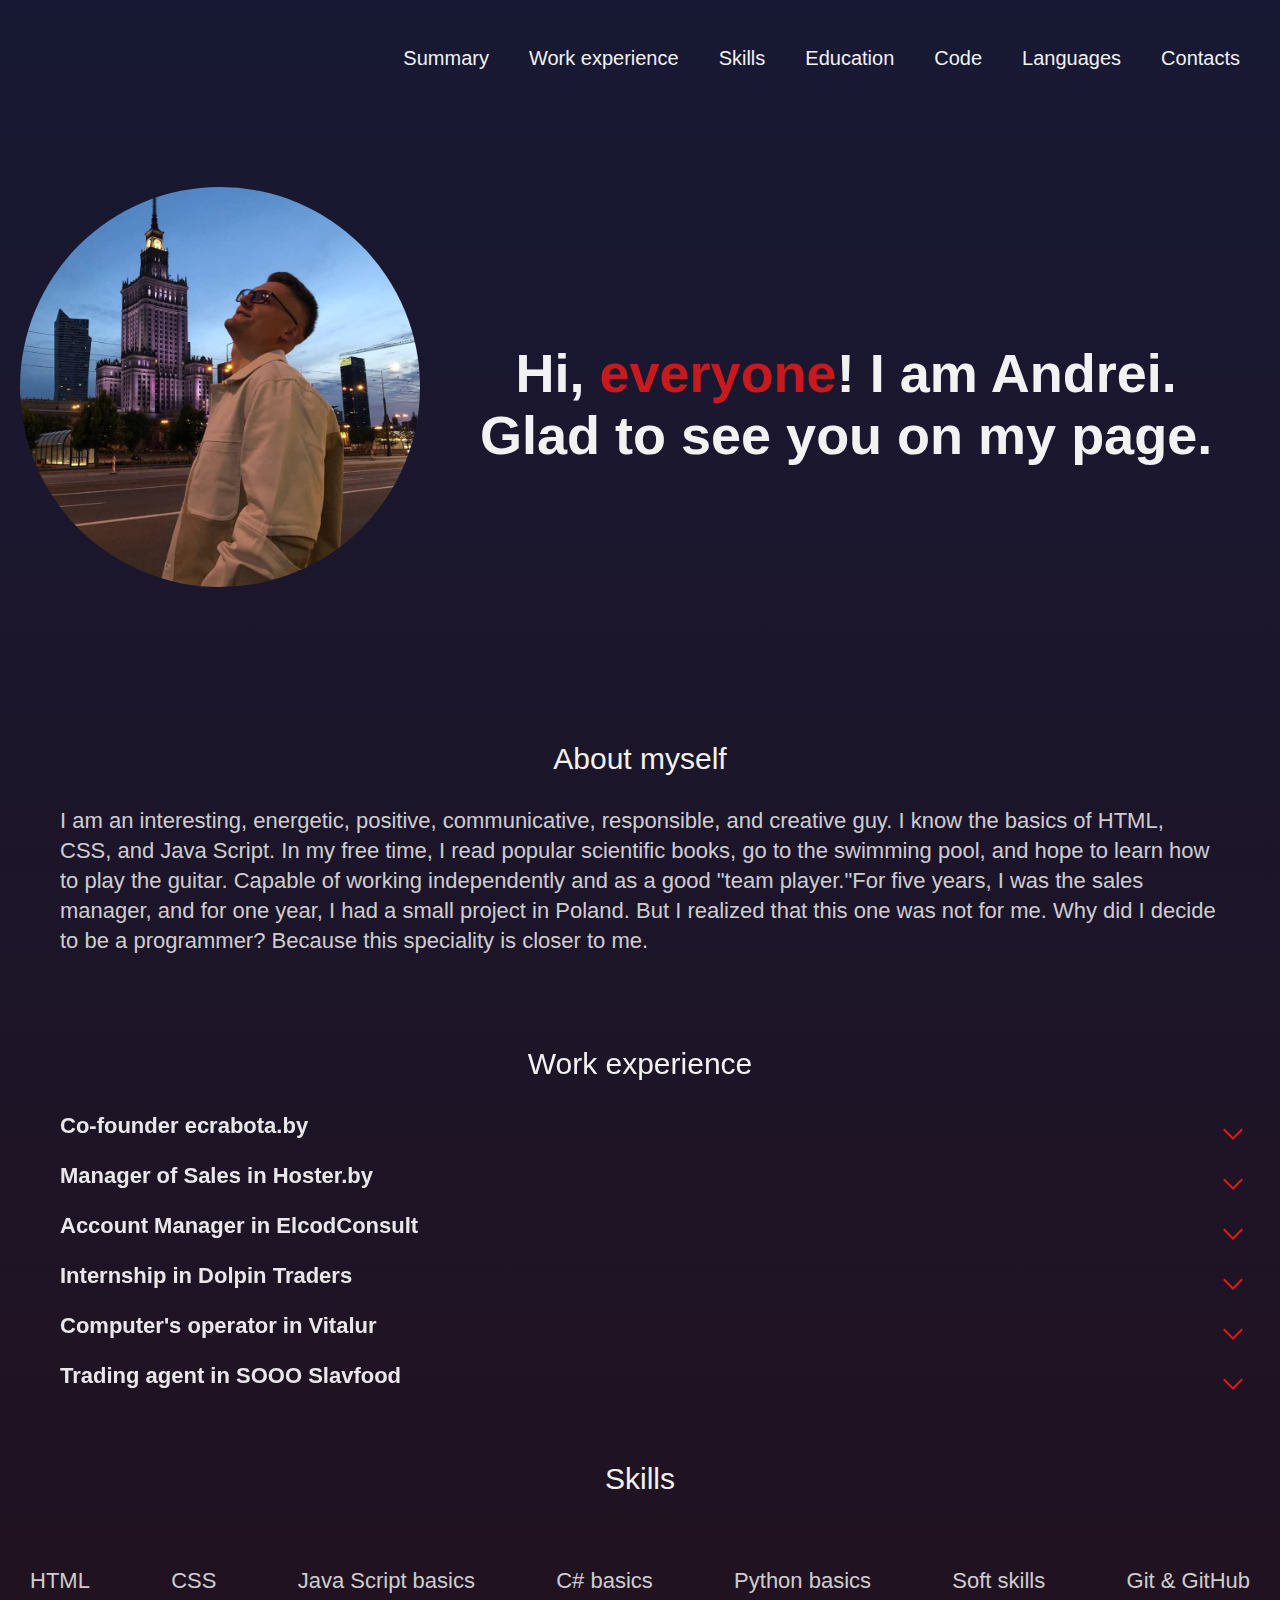
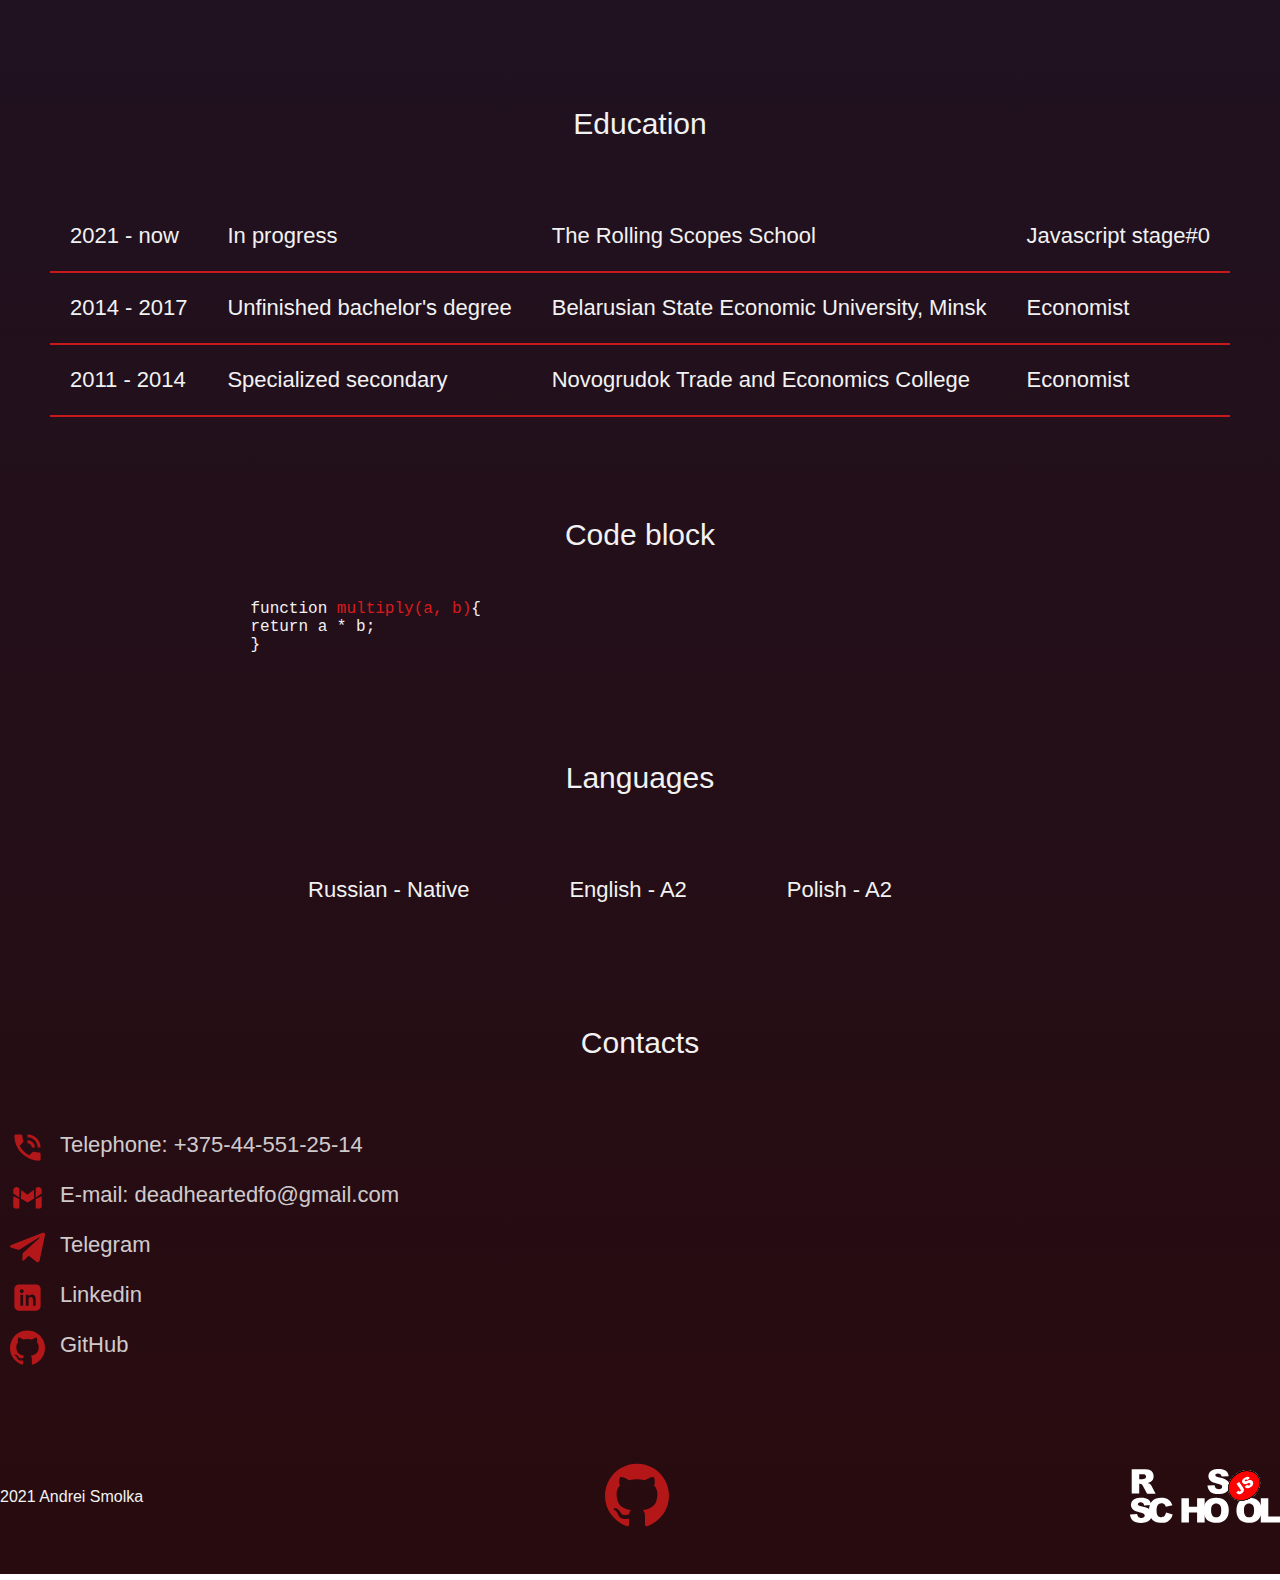
==== index.html @ 3fbfd2f8 "fix: fixed ways for images" ====
<!DOCTYPE html>
<html lang="ru">
<html>
    <meta charset="UTF-8">
    <meta name="viewport" content="width=device-width, initial-scale=1.0">
    <title>Andrei Smolka</title>
    <link rel="stylesheet" href="css/style.css">
    <link rel="stylesheet" href="css/drop-down-block.css">
    <link rel="preconnect" href="https://fonts.googleapis.com">
    <link rel="preconnect" href="https://fonts.gstatic.com" crossorigin>
    <link href="https://fonts.googleapis.com/css2?family=Roboto+Condensed:wght@300&display=swap" rel="stylesheet">
</head>
<body>

    <div class="wrapper">
        
        <header class="header-page">
            <nav class="main-menu">
                <li><a class="menu-link" href="#about">Summary</a></li>
                <li><a class="menu-link" href="#work-e">Work experience</a></li>
                <li><a class="menu-link" href="#skills">Skills</a></li>
                <li><a class="menu-link" href="#education">Education</a></li>
                <li><a class="menu-link" href="#code-block">Code</a></li>
                <li><a class="menu-link" href="#languages">Languages</a></li>
                <li><a class="menu-link" href="#contacts">Contacts</a></li>
            </nav>
        </header>
    
  
        <main>
            <div class="container-avatar">
                <section class="avatar">
                    <img src="assets/img/avatar/photo_avatar.jpg" class="avatar-img" alt="avatar"> 
                </section>
    

                <section class="header-title">
                    <h1 class="head-one">Hi, <span class="header-span">everyone</span>! I am Andrei. <br> Glad to see you on my page.</h1>
                </section>
            </div>
               



            <section class="about-me" id="about">
                <h2 class="head-two"><a class="body-links" href="#">About myself</a></h2>
                <p class="presentation">
                    I am an interesting, energetic, positive, communicative, responsible, and creative guy. 
                    I know the basics of HTML, CSS, and Java Script. 
                    In my free time, I read popular scientific books, go to the swimming pool, and hope to learn how to play the guitar.
                    Capable of working independently and as a good "team player."For five years, I was the sales manager, and for one year,
                    I had a small project in Poland. But I realized that this one was not for me. Why did I decide to be a programmer? 
                    Because this speciality is closer to me.
                </p>
            </section>


            <div class="drop-box" id="work-e">
                <h2 class="head-two"><a class="body-links" href="#">Work experience</a></h2>
                <input id="drop-box-block-1" type ="radio" class="drop-box-block" name="drop-box-down">
                <label for="drop-box-block-1" class="label-title">Co-founder ecrabota.by</label>
                <section>
                    <ul class="drop-list">
                        <li>August 2020 - October 2021, Warsaw, Poland.
                            <ul class="drop-list-2">
                                <li>- Search for clients and partners.</li>
                                <li>- Setting up ads in social networks.</li>
                                <li>- Team management.</li>
                                <li>- Setting up and working with the crm system.</li>
                                <li>- Building a sales cycle.</li>
                            </ul>
                        </li>
                    </ul>
                </section>
            </div>
            

            <div class="drop-box">
                <input class="drop-box-block" type ="radio" id="drop-box-block-2" name="drop-box-down">
                <label for="drop-box-block-2" class="label-title">Manager of Sales in Hoster.by</label>
                <section>
                    <ul class="drop-list">
                        <li>October 2019 - March 2020, Minsk, Belarus.
                            <ul class="drop-list-2">
                                <li>- Proactive preparation and development of lists of potential customers,<br> 
                                    &nbsp;&nbsp;analysis of customer needs in order to identify suitable scenarios for selling cloud 
                                    solutions.
                                </li>
                                <li>- Formation of preliminary and final proposals for cloud solutions for clients.</li>
                                <li>- Active participation in sales of cloud solutions to potential customers.</li>
                                <li>- Interaction with divisions of the company to ensure the successful closure of all potential deals.</li>
                                <li>- Planning and conducting negotiations at the level of top officials of enterprises and IT directors:<br> 
                                      &nbsp;&nbsp;preparation and holding of presentations, preparation of commercial
                                       proposals and draft product agreements
                                    </li>
                                <li>- Development of typical scenarios for the use and sales of cloud solutions.</li>
                                <li>- Speaking at seminars, conferences, round tables, business breakfasts and other
                                        marketing events on cloud solutions.
                                    </li>
                                <li>- Participation in trainings and other educational events related to the clouds</li>
                            </ul>
                        </li>
                    </ul>
                </section> 
            </div>


            <div class="drop-box">
                <input class="drop-box-block" type ="radio" id="drop-box-block-3" name="drop-box-down">
                <label for="drop-box-block-3" class="label-title">Account Manager in ElcodConsult</label>
                <section>  
                    <ul class="drop-list">
                        <li>August 2018 - April 2019, Minsk, Belarus.
                            <ul class="drop-list-2">
                                <li>- Cold sales.</li>
                                <li>- Incoming applications.</li>
                            </ul>
                        </li>
                    </ul>
                </section>
            </div>


            <div class="drop-box">
                <input class="drop-box-block" type ="radio" id="drop-box-block-4" name="drop-box-down">
                <label for="drop-box-block-4" class="label-title">Internship in Dolpin Traders</label>
                <section>
                    <ul class="drop-list">
                        <li>April 2018 - July 2018, Kiev, Ukraine.
                            <ul class="drop-list-2">
                                <li>- Technical and fundamental analysis.</li>
                                <li>- Working with analytical and information systems.</li>
                                <li>- Compliance with the risk management of the company.</li>
                            </ul>
                        </li>
                    </ul>
                </section>
            </div>


            <div class="drop-box">
                <input class="drop-box-block" type ="radio" id="drop-box-block-5" name="drop-box-down">
                <label for="drop-box-block-5" class="label-title">Computer's operator in Vitalur</label>
                <section>
                    <ul class="drop-list">
                        <li>October 2015 - April 2018, Minsk, Belarus.
                            <ul class="drop-list-2">
                                <li>- Control of document flow in the store.</li>
                                <li>- Unsubscribe from goods and materials.</li>
                                <li>- Equipment control.</li>
                            </ul>
                        </li>
                    </ul>
                </section>
            </div>
        

            <div class="drop-box">
                <input class="drop-box-block" type ="radio" id="drop-box-block-6" name="drop-box-down">
                <label for="drop-box-block-6" class="label-title">Trading agent in SOOO Slavfood</label>
                <section>  
                    <ul class="drop-list">
                        <li>August 2014 - september 2015, Minsk, Belarus.
                            <ul class="drop-list-2">
                                <li>- Work with an existing customer base.</li>
                                <li>- Search for new clients.</li>
                                <li>- Participation in company events.</li>
                                <li>- Control of production terms.</li>
                                <li>- Conclusion of contracts for products</li>
                                <li>- Sales promotion.</li>
                            </ul>
                        </li>
                    </ul>
                </section>
            </div>

                
            <section class="skills" id="skills">
                <h2 class="head-two"><a class="body-links" href="#">Skills</a></h2>

                <div class="skills-block">
                    <ul class="skills-list">
                        <li><a href="#skills" class="skills-link">HTML</a></li>
                        <li><a href="#skills" class="skills-link">CSS</a></li>
                        <li><a href="#skills" class="skills-link">Java Script basics</a></li>
                        <li><a href="#skills" class="skills-link">C# basics</a></li>
                        <li><a href="#skills" class="skills-link">Python basics</a></li>
                        <li><a href="#skills" class="skills-link">Soft skills</a></li>
                        <li><a href="#skills" class="skills-link">Git & GitHub</a></li>
                    </ul>
                </div>

            </section>


            <section class="education" id="education">
                <h2 class="head-two"><a class="body-links" href="#">Education</a></h2>

                <table class="table-edu">
                    <tr class="table-string">
                        <td>2021 - now</td>
                        <td>In progress</td>
                        <td>The Rolling Scopes School</td>
                        <td>Javascript stage#0 </td>
                    </tr>
                    <tr class="table-string">
                        <td>2014 - 2017</td>
                        <td>Unfinished bachelor's degree</td>
                        <td>Belarusian State Economic University, Minsk</td>
                        <td>Economist</td>

                    </tr>
                    <tr class="table-string">
                        <td>2011 - 2014</td>
                        <td>Specialized secondary</td>
                        <td>Novogrudok Trade and Economics College</td>
                        <td>Economist</td>
                    </tr>
                </table>   
            </section>


            <section class="code-block" id="code-block">
                <h2 class="head-two"><a class="body-links" href="#">Code block</a></h2>
                <pre class="code-pre">
                    <code>
                        <span class="code-span-1">function</span> <span class="code-span-2">multiply(a, b)</span>{
                        <span class="code-span-1">return a * b; </span>
                        }
                    </code>
                </pre>
            </section>


            <section class="languages" id="languages">
                <h2 class="head-two"><a class="body-links" href="#">Languages</a></h2>
                <ul class="lang-list">
                    <li>Russian - Native</li>
                    <li>English - A2</li>
                    <li>Polish - A2</li>
                </ul>

            </section>


            <section class="contacts" id="contacts">
                <h2 class="head-two"><a class="body-links" href="#">Contacts</a></h2>

                <ul class="contacts-list">
                    <li><a href="tel:+375445512514" class="contact-link"><div class="contacts-icon"><img src="./assets/img/icons/phone.svg" alt="tel-icon"></div>Telephone: +375-44-551-25-14</a></li>
                    <li><a href="mailto:deadheartedfo@gmail.com" class="contact-link"><div class="contacts-icon"><img src="./assets/img/icons/gmail.svg" alt="mail-icon"></div>E-mail: deadheartedfo@gmail.com</a></li>
                    <li><a href="https://t.me/merry_santaa" class="contact-link"><div class="contacts-icon"><img src="./assets/img/icons/telegram.svg" alt="telegram-icon"></div>Telegram</a></li> 
                    <li><a href="https://www.linkedin.com/in/andrey-smolko-81904b197/" class="contact-link"><div class="contacts-icon"><img src="./assets/img/icons/linkedin.svg" alt="linkedin-icon"></div>Linkedin</a></li>
                    <li><a href="https://github.com/Miarur" class="contact-link"><div class="contacts-icon"><img src="./assets/img/icons/github.svg" alt="git-icon"></div>GitHub</a></li>
                </ul>
            </section>
        </main>


    </div>

    <footer class="footer-page">

        <div class="copyright">
            <p>2021 Andrei Smolka</p>

        </div>

        <div class="social">
            <div class="social-github">
                <a href="https://github.com/Miarur"><img src="./assets/img/icons/github.svg" alt="git-logo"></a>
            </div>
        </div>


        <div class="footer-logo-school">
            <a href="https://rs.school/js/" class="footer-link"><img src="./assets/img/logos/rs_school_js.svg" alt="footer-logo-school"></a>
        </div>

        
    </footer>
    
   
</body>
</html>
---- css/style.css ----
/* main settings */
* {
    margin: 0px;
    padding: 0px;
    box-sizing: border-box;
}

html {
    scroll-behavior: smooth;
    background-image: linear-gradient(rgba(20, 21, 48, 0.8), rgba(39, 5, 5, 0.8));
}

body {
    display: flex;
    flex-direction: column;
    justify-content: space-between;
    margin: 0px;
    padding: 0px;
    min-height: 100vh;
    font-family: 'Roboto', sans-serif;
    font-size: 16px;
    background-color: rgba(20, 21, 48, 0.6);
    background-image: linear-gradient(rgba(20, 21, 48, 0.8), rgba(39, 5, 5, 0.8));
    background-repeat: repeat;
    background-size: contain;
    color: #f2f2f2;
}


.head-one {
    padding: 50px 0px 20px 0px;
    font-size: 54px;
    font-weight: bold;
}

.head-two {
    line-height: 34px;
    padding: 30px 0;
    font-family: 'Roboto', sans-serif;
    font-size: 32px;
    text-align: center;
    font-weight: normal;   
}

.body-links {
    position: relative;
    margin: 0px;
    padding: 40px 0px;
    text-decoration: none;
    font-family: 'Roboto', sans-serif;
    font-size: 30px;
    padding: 0px;
    font-weight: normal;
    color: #f2f2f2;    
}

.body-links:hover {
    color: #f2f2f2;
}

.body-links:hover::before {
    transform: scaleX(1);
    transition: 0.8s transform;
    transform-origin: left;
}

.body-links::before {
    content: '';
    position: absolute;
    width: 100%;
    height: 2px;
    left: 0px;
    bottom: -5px;
    background-color: rgb(241, 28, 28);
    transform:  scaleX(0);
    transform-origin: right;
    transition: 0.8s transform;
}


.wrapper {
    margin: 0 auto;
    max-width: 1440px;
}



/*  HEADER  */
.header-page {
    display: flex;
    flex-wrap: wrap;
    flex-direction: column;
    justify-content: center;
    height: 13vh;
    background-color: rgb(20, 21, 48, 0);
    
    
}

.main-menu {
    display: flex; 
    flex-direction: row;
    justify-content: flex-end;
    flex-wrap: wrap;
    margin: 20px;
    list-style: none;
    
}

.main-menu li {
    padding: 20px;
}

.main-menu .menu-link {
    position: relative;
    margin: 0px;
    padding: 0px;
    font-family:'Roboto', sans-serif;
    font-size: 20px;
    color: #f2f2f2;
    text-decoration: none;
}

.menu-link:hover::before {
    transform: scaleX(1);
    transition: 0.6s transform;
    transform-origin: left;

}

.menu-link::before {
    content: '';
    position: absolute;
    width: 100%;
    height: 2px;
    left: 0px;
    bottom: -5px;
    background-color: rgb(241, 28, 28);
    transform: scaleX(0);
    transform-origin: right;
    transition: 0.6s transform;
}



/*  AVATAR */

.container-avatar {
    display: flex;
    align-items: center;
    height: 50%;
    
}

.header-title{
    align-content: center;
   
}

.header-span {
    color: rgb(241, 28, 28, 0.8);
}

.head-one {
    justify-content: center;
    align-items: end;
    text-align: center;
    padding-left: 40px;
    
}

.avatar {
    margin-top: 50px;
    margin-bottom: 50px;
    padding: 20px;
    text-align: right;
        
}

.avatar-img {
    width: 400px;
    height: 400px;
    border-radius: 50%;
}



/* ABOUT ME  */

.about-me {
    margin-top: 50px;
    margin-bottom: 60px;
    padding: 0px 20px 0px 20px;
}

.about-me p{
    text-align: left;
    padding: 0px 40px 0px 40px;
    font-family:'Roboto', sans-serif;
    font-size: 22px;
    line-height: 30px;
    color: rgba(255, 255, 255, 0.8);
}


/* wORK EXPERIENCE  will find in drop-down-blocks.css */



/* SKILLS */
.skills {
    padding: 20px;
}

.skills-block {
    display: flex;
    flex-direction: column;
    margin: 30px auto 30px auto;
    padding: 10px;
    
}

.skills-list {
    display: flex;
    flex-direction: row;
    flex-wrap: wrap;
    justify-content: space-between;
    list-style: none;
    
}

.skills-link {
    position: relative;
    font-family: 'Roboto', sans-serif;
    font-size: 22px;
    font-weight: 500;
    line-height: 30px;
    color: rgba(255, 255, 255, 0.8);
    text-decoration: none;
    
}

.skills-link:hover {
    color: rgba(255, 255, 255, 1);
}

.skills-link:active {
    color: rgba(255, 255, 255, 1);
}

.skills-link:visited {
    color: rgba(255, 255, 255, 1);
}

.skills-link::before {
    content: '';
    position: absolute;
    width: 100%;
    height: 2px;
    top: -15px;
    left: 0px;
    background-color: rgba(241, 28, 28, 0.8);
    transform: scaleX(0);
    transition: 0.2s transform;
}

.skills-link::after {
    content: '';
    position: absolute;
    width: 100%;
    height: 2px;
    bottom: -15px;
    left: 0px;
    background-color: rgba(241, 28, 28, 0.8);
    transform: scaleX(0);
    transition: 0.2s transform;
    
}


.skills-link:hover::after {
    transform-origin: bottom;
    transform: scaleY(1);
    transition: 0.2s transform;

}

.skills-link:hover::before {
    transform-origin: top;
    transform: scaleY(1);
    transition: 0.2s transform;
}




/* EDUCATION */
.education {
    padding: 20px;
}

.table-edu {
    margin: 30px auto 30px auto;
    border-collapse: collapse;
    padding: 10px;
    font-family: 'Roboto', sans-serif;
    font-size: 22px;
    font-weight: 400;
    line-height: 30px;
}

.table-string {
    text-align: left;
    padding: 20px;
}


.table-edu td {
    padding: 20px;
    border-bottom: 2px solid rgba(241, 28, 28, 0.8);
}


/* CODE BLOCK */
.code-block {
    padding: 20px;
}

.code-pre {
    margin: 0px;
}

.code-span-1 {
    color: rgba(255, 255, 255, o.7);
}

.code-span-2 {
    color: rgba(241, 28, 28, 0.9);
}



/* LANGUAGES */
.languages {
    padding: 20px;
}

.lang-list {
    display: flex;
    flex-direction: row;
    flex-wrap: wrap;
    align-content: center;
    justify-content: center;
    margin: 20px 20px 20px 40px;
    font-family: 'Roboto', sans-serif;
    font-size: 22px;
    font-weight: normal;
    line-height: 30px;
    list-style: none;
}

.lang-list li {
    margin-right: 100px;
    margin-top: 30px;
    margin-bottom: 30px;
}


/* CONTACTS */

.contacts {
    padding: 20px;
    
    
}



.contacts-list {
    position: relative;
    list-style: none;
    margin: 30px 0px 30px 0px;
   
}

.contacts-list li {
    text-decoration: none;
    font-family: 'Roboto', sans-serif;
    font-size: 22px;
    font-weight: normal;
    line-height: 30px;
    padding: 10px 40px 10px 40px;
    
    
}

.contact-link {
    position: relative;
    text-decoration: none;
    color: rgba(255, 255, 255, 0.8);
}

.contact-link:hover {
    color: rgba(255, 255, 255, 0.9);
}

.contact-link:active {
    color: rgba(255, 255, 255, 0.7);
}

.contact-link:visited {
    color: rgba(241, 28, 28, 0.7);
}

.contact-link::after {
    content: '';
    position: absolute;
    width: 100%;
    height: 2px;
    left: 0px;
    bottom: -7px;
    background-color: rgba(241, 28, 28, 0.7);
    transform: scaleX(0);
    transform-origin: left;
    transition: 0.8s transform;
    
}

.contact-link:hover::after {
    transform: scaleX(1);
    transition: 0.8s transform;
}

.contacts-icon img {
    position: absolute;
    left: -50px;
    top: 0px;
    width: 35px;
    height: 35px;

}



/* FOOTER */
.footer-page {
    display: flex;
    flex-direction: row;
    justify-content: space-between;
    align-content: center;
    align-items: center;
    width: auto;
    height: auto;
    margin: 0px;
    padding: 0px;
    
}



.footer-logo-school img {
    width: 150px;
    height: 150px;     
}


.footer-link {
    
    text-align: right;
    text-decoration: none;
}

.social-github img {
    

}

/*
.footer-logo-school {
    margin: 40px 20px 40px 20px;
}
/*
---- css/drop-down-block.css ----
* {
    margin: 0;
    padding: 0;
    box-sizing: border-box;
}
  
.drop-box {
    transform: translateZ(0); 
    background: rgb(20, 21, 48,);
    padding: 0px 20px 0px 20px;
}

.drop-box > .label-title {
    display: block;
    position: relative;
    height: 50px;
    line-height: 50px;
    padding: 0 40px;
    background: rgb(20, 21, 48,);
    cursor: pointer;
    font-family:'Roboto', sans-serif;
    font-size: 22px;
    line-height: 30px;
    font-weight: 600;
    color: rgba(255, 255, 255, 0.9);
}



.drop-box > .drop-box-block {
    display: none;
    position: absolute;
    opacity: 0;
}


.drop-list {
    margin: 10px;
    line-height: 20px;
    padding: 10px 0px 10px 150px;
    font-family:'Roboto', sans-serif;
    font-size: 20px;
    font-weight: 550;
    color: rgba(241, 28, 28, 1);
    list-style: none;
}

.drop-list-2 {
    padding: 20px 0px 0px 40px ;
    line-height: 35px;
    font-family:'Roboto', sans-serif;
    font-size: 22px;
    font-weight: 500;
    color: rgba(255, 255, 255, 0.8);
    list-style: none;
}

.drop-box label:hover {
   color:  rgb(241, 28, 28, 0.8);
   
}

.drop-box > .label-title::after {
    content: '';
    position: absolute;
    top: 12px;
    right: 20px;
    width: 12px;
    height: 12px;
    border-left: 2px solid rgba(241, 28, 28, 0.9);
    border-top: 2px solid rgba(241, 28, 28, 0.9);
    transform: rotate(-135deg);
    transition: 0.7s transform;
}



.drop-box > section {
    overflow: hidden;
    height: 0;
    transition: all .9s;
    
}


.drop-box > .drop-box-block:checked ~ .label-title::after {
    transform: rotate(45deg);
    top: 16px;
}



.drop-box:first-of-type > .drop-box-block:checked ~ section {
    height: 500px;
}

.drop-box:nth-of-type(2) > .drop-box-block:checked ~ section {
    height: 300px;
}

.drop-box:nth-of-type(3) > .drop-box-block:checked ~ section {
    height: 500px;
}

.drop-box:nth-of-type(4) > .drop-box-block:checked ~ section {
    height: 200px;
}

.drop-box:nth-of-type(5) > .drop-box-block:checked ~ section {
    height: 250px;
}

.drop-box:nth-of-type(6) > .drop-box-block:checked ~ section {
    height: 250px;
}

.drop-box:nth-of-type(7) > .drop-box-block:checked ~ section {
    height: 200px;
}
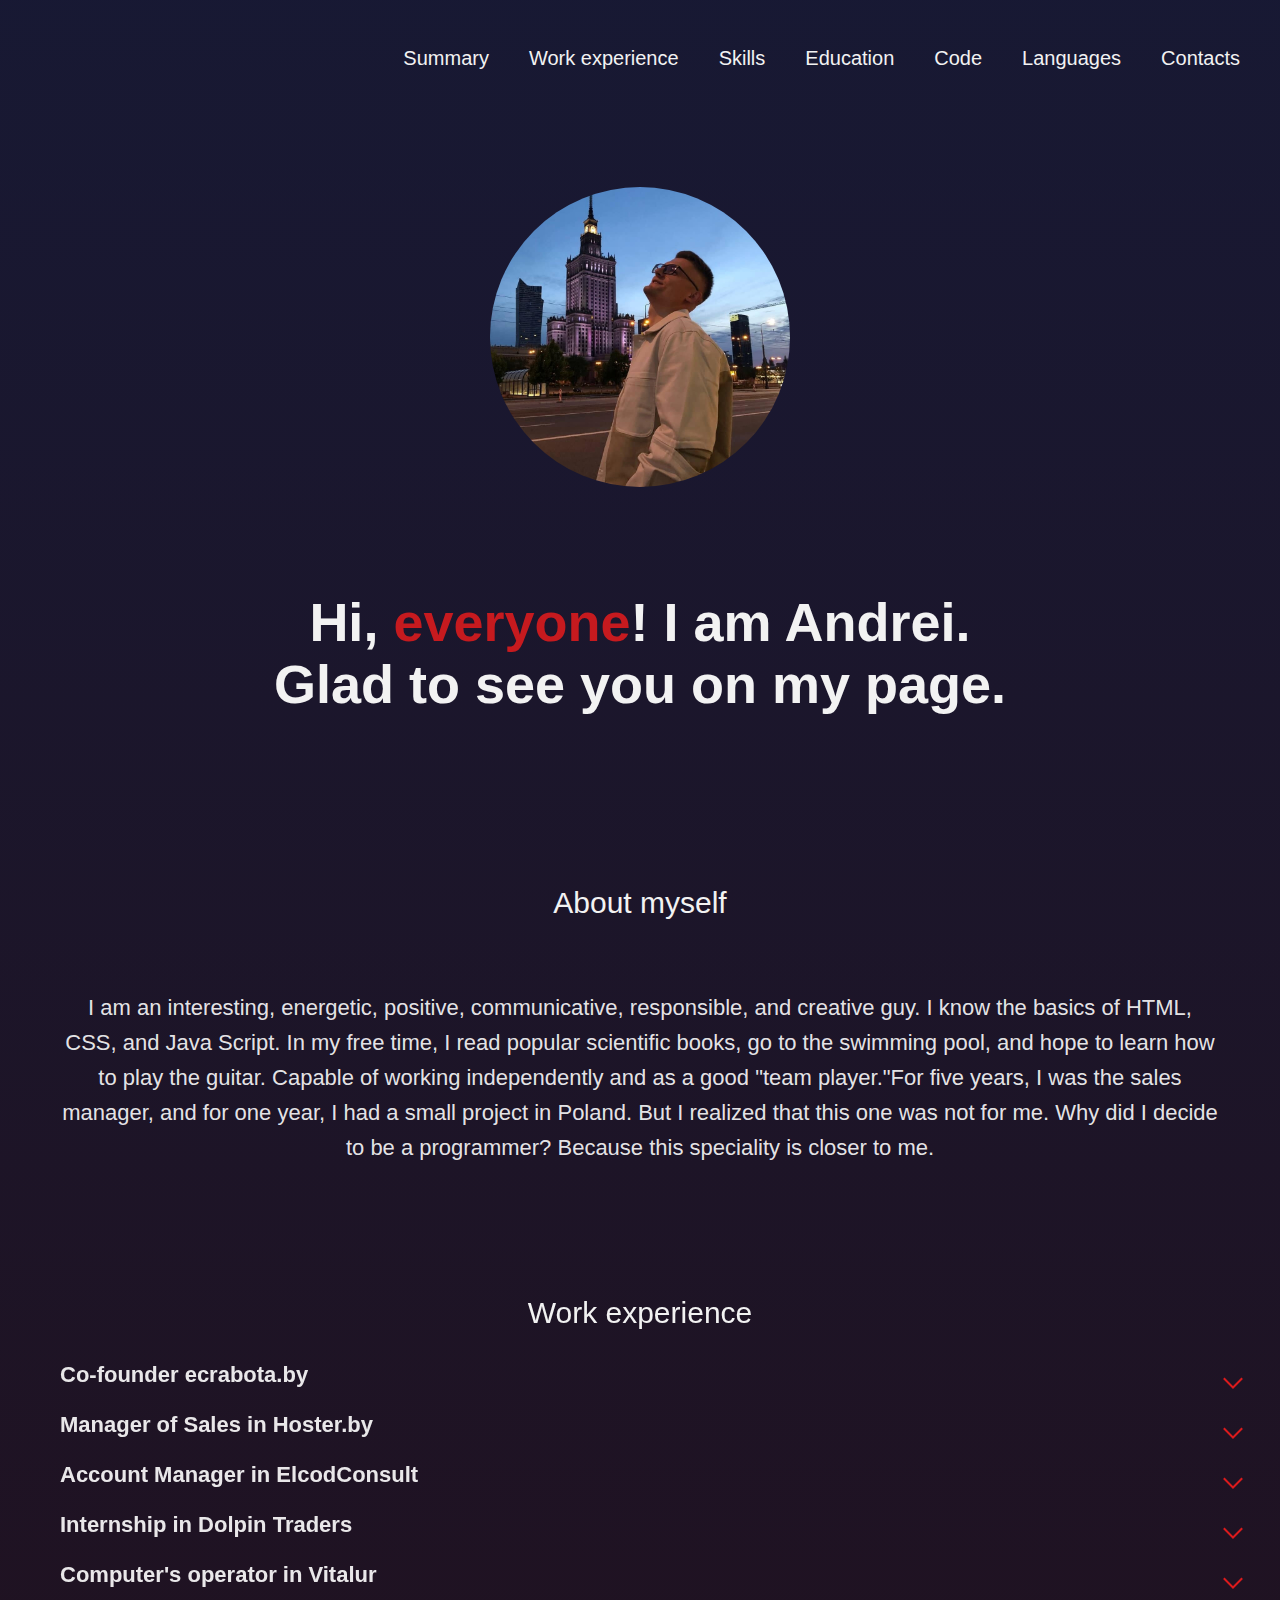
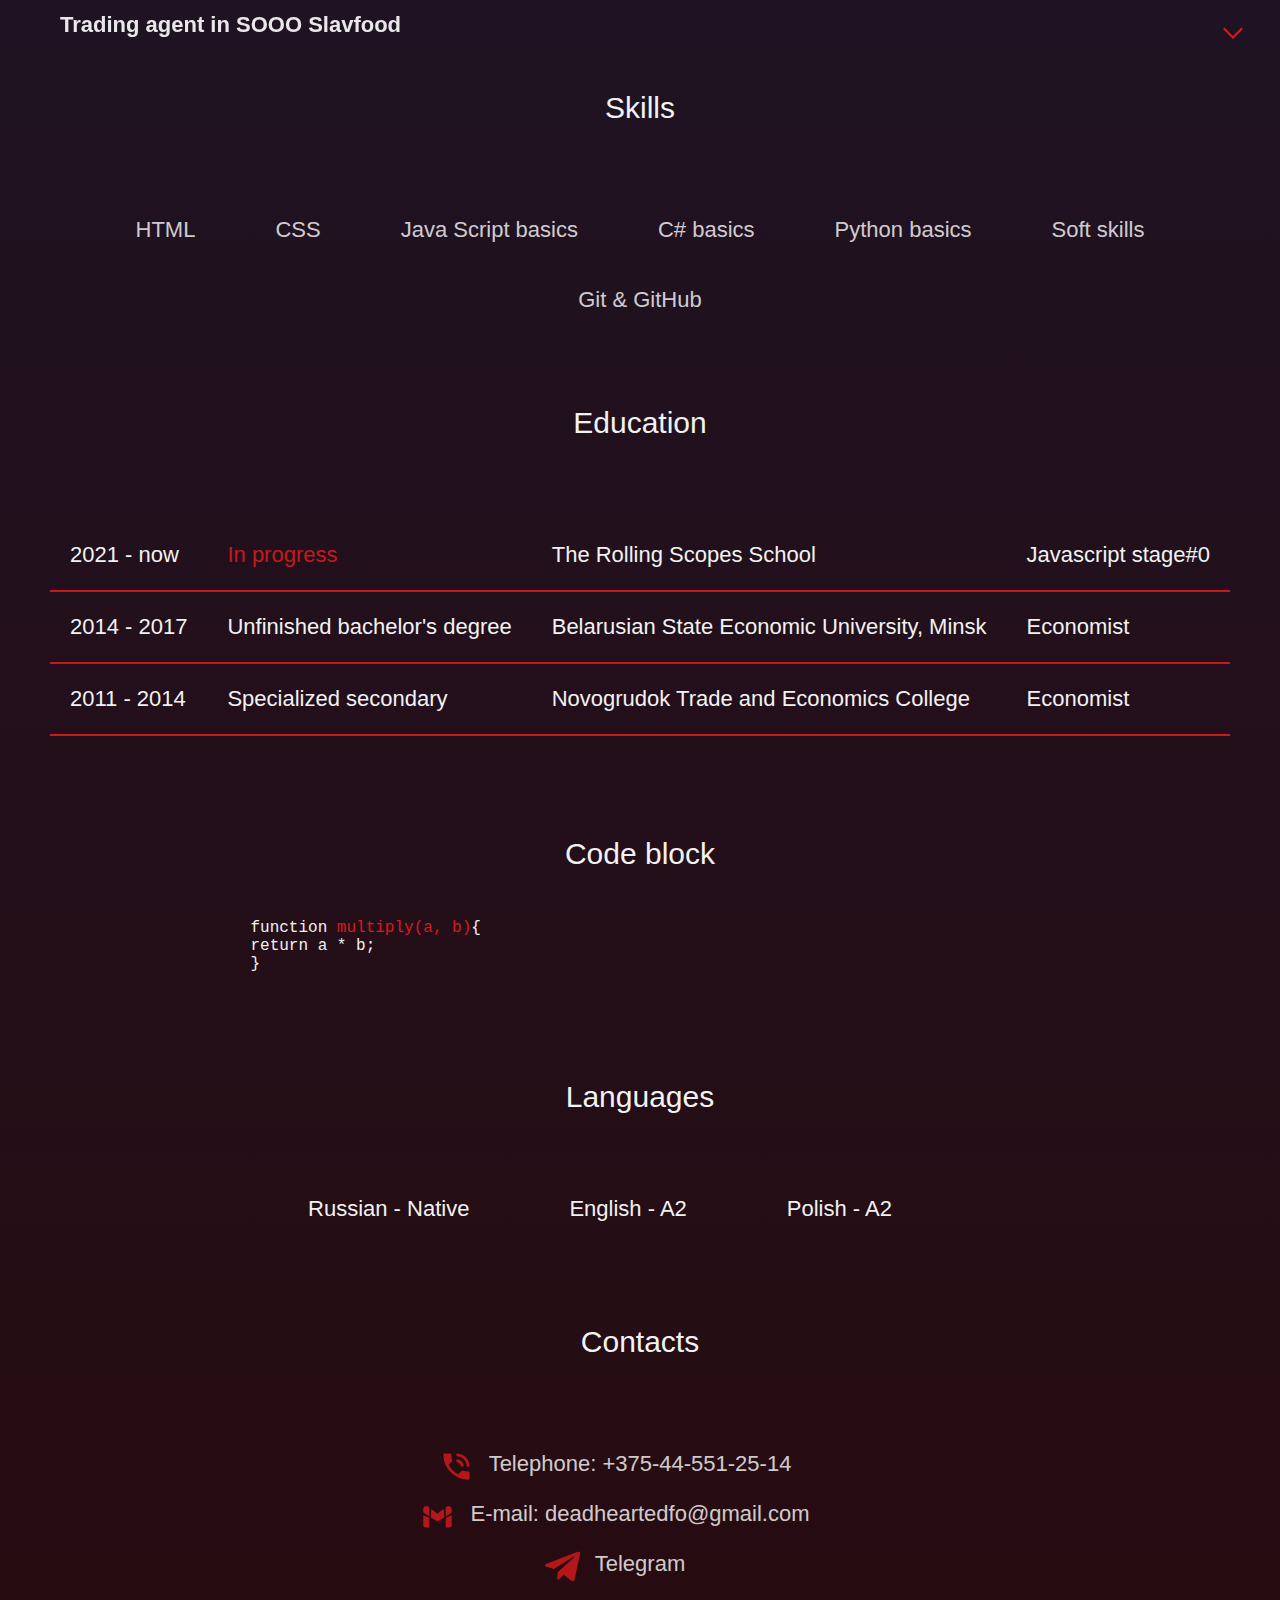
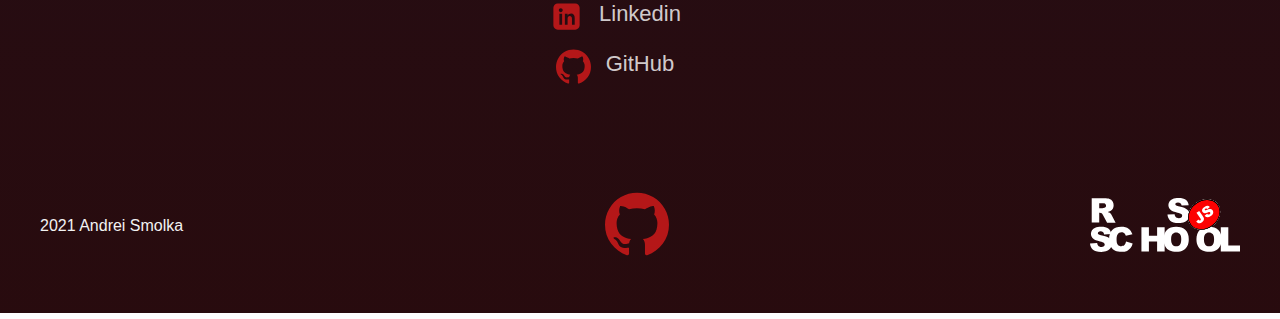
==== commit 500b6de6: "feat: added finaly styles and indentation of elements" ====
--- a/index.html
+++ b/index.html
@@ -2,7 +2,7 @@
 <html lang="ru">
 <html>
     <meta charset="UTF-8">
-    <meta name="viewport" content="width=device-width, initial-scale=1.0">
+    
     <title>Andrei Smolka</title>
     <link rel="stylesheet" href="css/style.css">
     <link rel="stylesheet" href="css/drop-down-block.css">
@@ -16,18 +16,20 @@
         
         <header class="header-page">
             <nav class="main-menu">
-                <li><a class="menu-link" href="#about">Summary</a></li>
-                <li><a class="menu-link" href="#work-e">Work experience</a></li>
-                <li><a class="menu-link" href="#skills">Skills</a></li>
-                <li><a class="menu-link" href="#education">Education</a></li>
-                <li><a class="menu-link" href="#code-block">Code</a></li>
-                <li><a class="menu-link" href="#languages">Languages</a></li>
-                <li><a class="menu-link" href="#contacts">Contacts</a></li>
+                <ul class="main-menu-list">
+                    <li><a class="menu-link" href="#about">Summary</a></li>
+                    <li><a class="menu-link" href="#work-e">Work experience</a></li>
+                    <li><a class="menu-link" href="#skills">Skills</a></li>
+                    <li><a class="menu-link" href="#education">Education</a></li>
+                    <li><a class="menu-link" href="#code-block">Code</a></li>
+                    <li><a class="menu-link" href="#languages">Languages</a></li>
+                    <li><a class="menu-link" href="#contacts">Contacts</a></li>
+                </ul>
             </nav>
         </header>
     
   
-        <main>
+        <main class="main-content">
             <div class="container-avatar">
                 <section class="avatar">
                     <img src="assets/img/avatar/photo_avatar.jpg" class="avatar-img" alt="avatar"> 
@@ -189,7 +191,6 @@
                         <li><a href="#skills" class="skills-link">Git & GitHub</a></li>
                     </ul>
                 </div>
-
             </section>
 
 
@@ -199,7 +200,7 @@
                 <table class="table-edu">
                     <tr class="table-string">
                         <td>2021 - now</td>
-                        <td>In progress</td>
+                        <td class="td-color">In progress</td>
                         <td>The Rolling Scopes School</td>
                         <td>Javascript stage#0 </td>
                     </tr>
@@ -256,30 +257,27 @@
             </section>
         </main>
 
-
+        
+        <footer class="footer-page">
+
+            <div class="copyright">
+                <p>2021 Andrei Smolka</p>
+    
+            </div>
+    
+            <div class="social">
+                <div class="social-github">
+                    <a href="https://github.com/Miarur"><img src="./assets/img/icons/github.svg" alt="git-logo"></a>
+                </div>
+            </div>
+    
+    
+            <div class="footer-logo-school">
+                <a href="https://rs.school/js/" class="footer-link"><img src="./assets/img/logos/rs_school_js.svg" alt="footer-logo-school"></a>
+            </div>
+        </footer>
     </div>
 
-    <footer class="footer-page">
-
-        <div class="copyright">
-            <p>2021 Andrei Smolka</p>
-
-        </div>
-
-        <div class="social">
-            <div class="social-github">
-                <a href="https://github.com/Miarur"><img src="./assets/img/icons/github.svg" alt="git-logo"></a>
-            </div>
-        </div>
-
-
-        <div class="footer-logo-school">
-            <a href="https://rs.school/js/" class="footer-link"><img src="./assets/img/logos/rs_school_js.svg" alt="footer-logo-school"></a>
-        </div>
-
-        
-    </footer>
-    
-   
+
 </body>
 </html>
--- a/css/style.css
+++ b/css/style.css
@@ -28,9 +28,13 @@
 
 
 .head-one {
-    padding: 50px 0px 20px 0px;
+    padding: 30px 0px 50px 0px;
     font-size: 54px;
     font-weight: bold;
+    justify-content: center;
+    align-items: end;
+    text-align: center;
+    
 }
 
 .head-two {
@@ -84,6 +88,12 @@
 }
 
 
+.main-content {
+    display: flex;
+    flex-direction: column;
+    flex-wrap: wrap;
+}
+
 
 /*  HEADER  */
 .header-page {
@@ -101,10 +111,16 @@
     display: flex; 
     flex-direction: row;
     justify-content: flex-end;
-    flex-wrap: wrap;
+    
     margin: 20px;
     list-style: none;
     
+}
+
+.main-menu-list {
+    display: flex;
+
+    list-style: none;
 }
 
 .main-menu li {
@@ -147,39 +163,32 @@
 
 .container-avatar {
     display: flex;
-    align-items: center;
-    height: 50%;
-    
+    flex-direction: column;
+    align-items: center; 
+    margin: 0px;
+    padding: 0px;
 }
 
 .header-title{
     align-content: center;
-   
+    margin-bottom: 40px;
 }
 
 .header-span {
     color: rgb(241, 28, 28, 0.8);
 }
 
-.head-one {
-    justify-content: center;
-    align-items: end;
-    text-align: center;
-    padding-left: 40px;
-    
-}
 
 .avatar {
     margin-top: 50px;
     margin-bottom: 50px;
     padding: 20px;
     text-align: right;
-        
 }
 
 .avatar-img {
-    width: 400px;
-    height: 400px;
+    width: 300px;
+    height: 300px;
     border-radius: 50%;
 }
 
@@ -194,12 +203,13 @@
 }
 
 .about-me p{
-    text-align: left;
     padding: 0px 40px 0px 40px;
+    margin: 40px auto;
+    text-align: center;
     font-family:'Roboto', sans-serif;
     font-size: 22px;
-    line-height: 30px;
-    color: rgba(255, 255, 255, 0.8);
+    line-height: 35px;
+    color: rgba(255, 255, 255, 0.9);
 }
 
 
@@ -209,14 +219,17 @@
 
 /* SKILLS */
 .skills {
-    padding: 20px;
+    margin: 0px;
+    padding: 0px;
+    
 }
 
 .skills-block {
     display: flex;
     flex-direction: column;
-    margin: 30px auto 30px auto;
+    margin: 30px 20px 30px 20px;
     padding: 10px;
+    
     
 }
 
@@ -224,20 +237,22 @@
     display: flex;
     flex-direction: row;
     flex-wrap: wrap;
-    justify-content: space-between;
+    justify-content: center;
     list-style: none;
     
+    
 }
 
 .skills-link {
+    display: block;    
     position: relative;
+    margin: 20px 40px 20px 40px;
     font-family: 'Roboto', sans-serif;
     font-size: 22px;
     font-weight: 500;
     line-height: 30px;
     color: rgba(255, 255, 255, 0.8);
-    text-decoration: none;
-    
+    text-decoration: none; 
 }
 
 .skills-link:hover {
@@ -296,11 +311,12 @@
 
 /* EDUCATION */
 .education {
-    padding: 20px;
+    margin: 0px;
+    padding: 0px;
 }
 
 .table-edu {
-    margin: 30px auto 30px auto;
+    margin: 50px auto 50px auto;
     border-collapse: collapse;
     padding: 10px;
     font-family: 'Roboto', sans-serif;
@@ -320,6 +336,9 @@
     border-bottom: 2px solid rgba(241, 28, 28, 0.8);
 }
 
+.td-color {
+    color: rgba(241, 28, 28, 0.8);
+}
 
 /* CODE BLOCK */
 .code-block {
@@ -369,18 +388,18 @@
 /* CONTACTS */
 
 .contacts {
-    padding: 20px;
-    
-    
-}
-
-
+    margin: 0px;
+    padding: 0px;
+}
 
 .contacts-list {
+    display: flex;
+    flex-direction: column;
     position: relative;
+    align-items: center;
+    justify-content: center;
     list-style: none;
-    margin: 30px 0px 30px 0px;
-   
+    margin: 50px auto 50px auto;
 }
 
 .contacts-list li {
@@ -449,34 +468,20 @@
     justify-content: space-between;
     align-content: center;
     align-items: center;
-    width: auto;
-    height: auto;
-    margin: 0px;
-    padding: 0px;
-    
-}
-
-
+    margin: 10px 0px 10px 0px;
+    padding: 0px 40px 0px 40px;
+}
 
 .footer-logo-school img {
     width: 150px;
-    height: 150px;     
-}
-
+    height: 150px;   
+   
+}
 
 .footer-link {
-    
     text-align: right;
     text-decoration: none;
-}
-
-.social-github img {
-    
-
-}
-
-/*
-.footer-logo-school {
-    margin: 40px 20px 40px 20px;
-}
-/*+    
+}
+
+
--- a/css/drop-down-block.css
+++ b/css/drop-down-block.css
@@ -91,7 +91,7 @@
 
 
 .drop-box:first-of-type > .drop-box-block:checked ~ section {
-    height: 500px;
+    height: 700px;
 }
 
 .drop-box:nth-of-type(2) > .drop-box-block:checked ~ section {
@@ -99,7 +99,7 @@
 }
 
 .drop-box:nth-of-type(3) > .drop-box-block:checked ~ section {
-    height: 500px;
+    height: 700px;
 }
 
 .drop-box:nth-of-type(4) > .drop-box-block:checked ~ section {
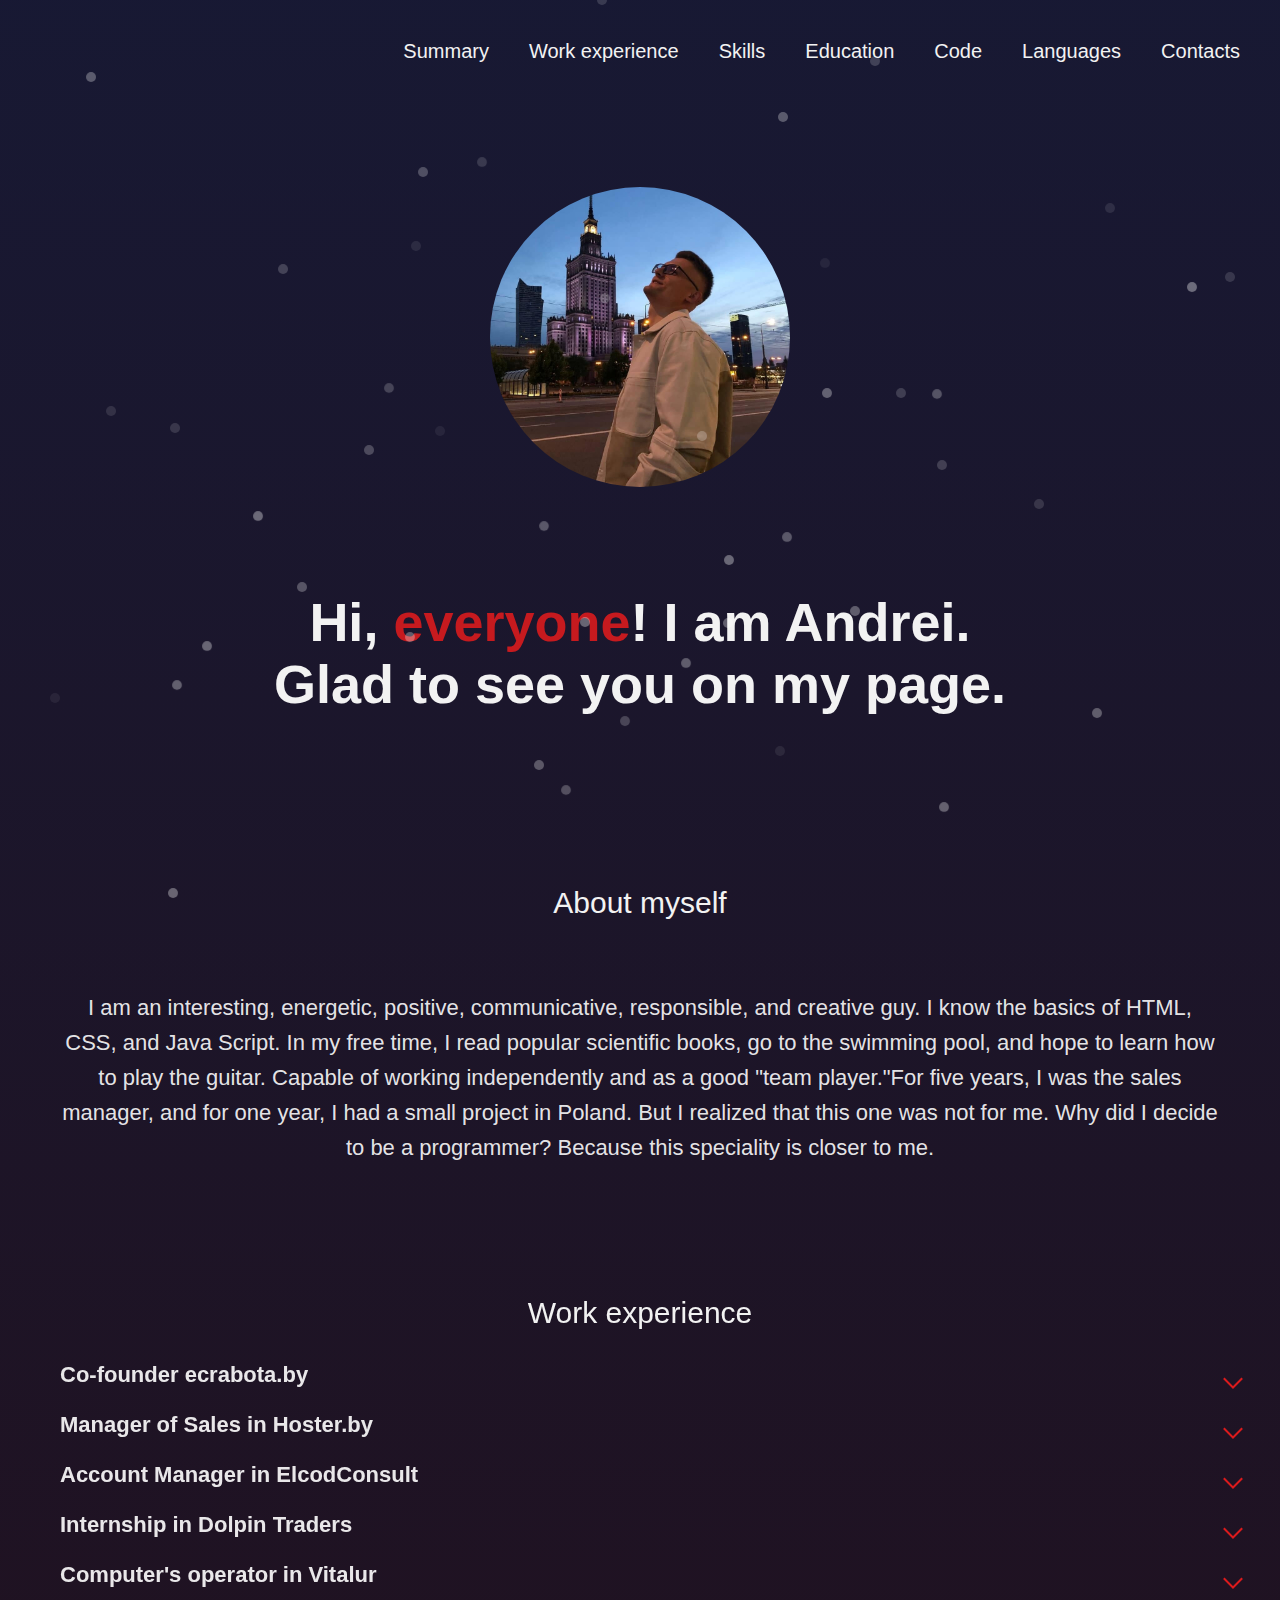
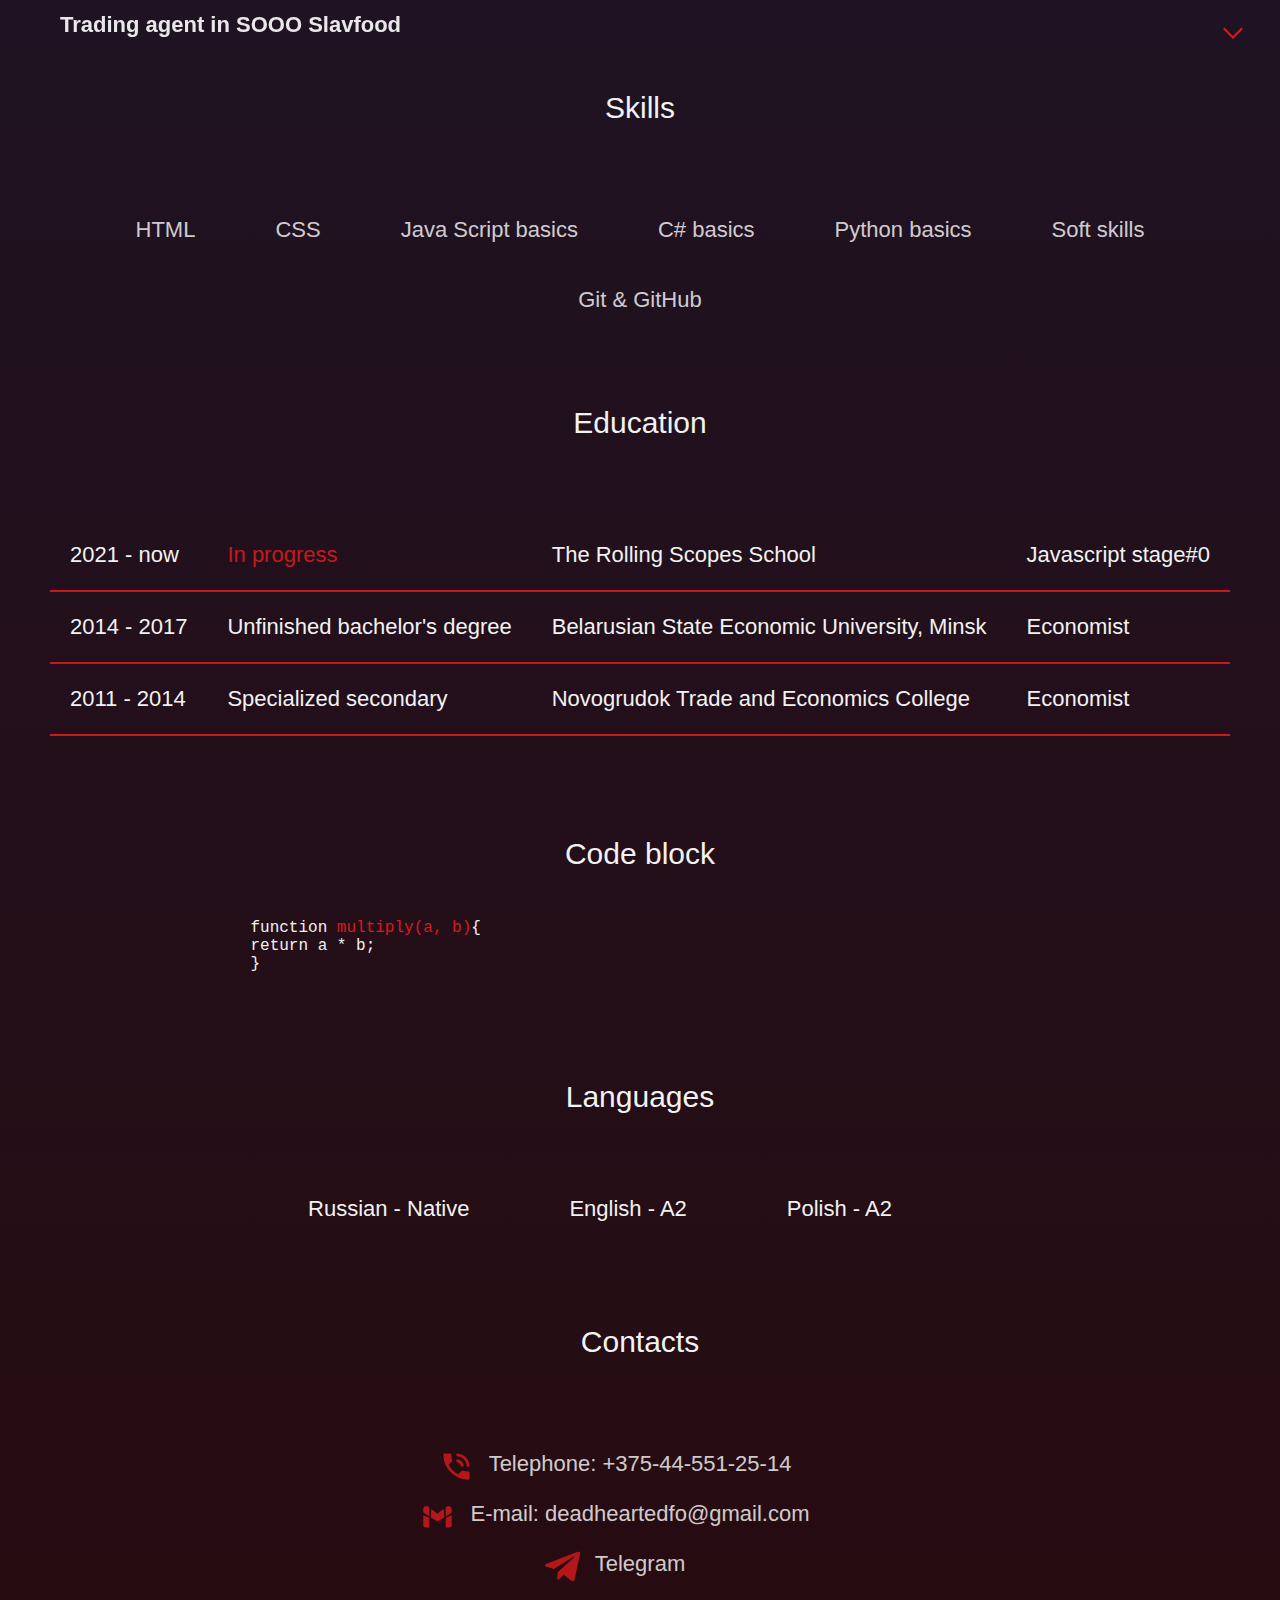
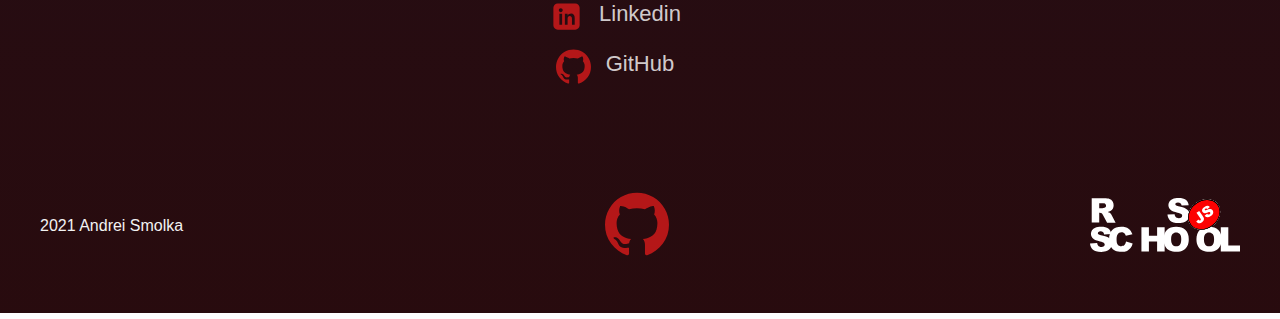
==== commit c6888411: "feat: add preloader, add js.script-smowfall, fixed styles" ====
--- a/index.html
+++ b/index.html
@@ -1,18 +1,40 @@
 <!DOCTYPE html>
-<html lang="ru">
+<html lang="en">
 <html>
-    <meta charset="UTF-8">
-    
-    <title>Andrei Smolka</title>
-    <link rel="stylesheet" href="css/style.css">
-    <link rel="stylesheet" href="css/drop-down-block.css">
-    <link rel="preconnect" href="https://fonts.googleapis.com">
-    <link rel="preconnect" href="https://fonts.gstatic.com" crossorigin>
-    <link href="https://fonts.googleapis.com/css2?family=Roboto+Condensed:wght@300&display=swap" rel="stylesheet">
-</head>
+    <head>
+        <meta charset="UTF-8">
+        <title>Andrei Smolka</title>
+        <meta name="viewport" content="width=device-width, initial-scale=1">
+        <link rel="shortcut icon" href="./assets/img/favicon/favicon.ico" type="image/x-icon">
+        <link rel="stylesheet" href="./css/style.css">
+        <link rel="stylesheet" href="./css/snow.css">
+        <link rel="stylesheet" href="./css/drop-down-block.css">
+        <link rel="preconnect" href="https://fonts.googleapis.com">
+        <link rel="preconnect" href="https://fonts.gstatic.com" crossorigin>
+        <link href="https://fonts.googleapis.com/css2?family=Roboto+Condensed:wght@300&display=swap" rel="stylesheet">
+    </head>
 <body>
-
-    <div class="wrapper">
+   
+
+    <div class="preloader">
+        <svg class="preloader__image" role="img" xmlns="http://www.w3.org/2000/svg" viewBox="0 0 512 512">
+            <path fill="currentColor"
+              d="M304 48c0 26.51-21.49 48-48 48s-48-21.49-48-48 21.49-48 48-48 48 21.49 48 48zm-48 368c-26.51 
+              0-48 21.49-48 48s21.49 48 48 48 48-21.49 48-48-21.49-48-48-48zm208-208c-26.51 0-48 21.49-48 48s21.49 48 48 48 48-21.49 
+              48-48-21.49-48-48-48zM96 256c0-26.51-21.49-48-48-48S0 229.49 0 256s21.49 48 48 48 48-21.49 48-48zm12.922 99.078c-26.51 
+              0-48 21.49-48 48s21.49 48 48 48 48-21.49 48-48c0-26.509-21.491-48-48-48zm294.156 0c-26.51 0-48 21.49-48 48s21.49 48 48 
+              48 48-21.49 48-48c0-26.509-21.49-48-48-48zM108.922 60.922c-26.51 0-48 21.49-48 48s21.49 48 48 48 48-21.49 48-48-21.491
+              -48-48-48z">
+            </path>
+          </svg>
+    </div>
+
+    <div id="snowflakeContainer">
+        <span class="snowflake"></span>
+    </div>
+    
+
+    <div class="wrapper ">
         
         <header class="header-page">
             <nav class="main-menu">
@@ -257,7 +279,7 @@
             </section>
         </main>
 
-        
+
         <footer class="footer-page">
 
             <div class="copyright">
@@ -278,6 +300,9 @@
         </footer>
     </div>
 
+<script src="./scripts/preloader-script.js"></script>
+<script src="./scripts/snowfall.js"></script>
+
 
 </body>
 </html>
--- a/css/style.css
+++ b/css/style.css
@@ -8,6 +8,48 @@
 html {
     scroll-behavior: smooth;
     background-image: linear-gradient(rgba(20, 21, 48, 0.8), rgba(39, 5, 5, 0.8));
+}
+
+/* PRELOADER */
+.preloader {
+    position: fixed;
+    left: 0px;
+    top: 0px;
+    right: 0px;
+    bottom: 0px;
+    overflow: hidden;
+    background-image: linear-gradient(rgba(20, 21, 48, 0.8), rgba(39, 5, 5, 0.8));
+    background-color: linear-gradient(rgba(20, 21, 48, 0.8), rgba(39, 5, 5, 0.8));
+    z-index: 1001;
+    color: rgba(241, 28, 28, 0.7);
+}
+
+.preloader__image {
+    position: relative;
+    top: 50%;
+    left: 50%;
+    width: 70px;
+    height: 70px;
+    margin-top: -35px;
+    margin-left: -35px;
+    text-align: center;
+
+    animation: preloader-rotate 2s infinite linear;
+}
+
+@keyframes preloader-rotate {
+       100% {
+           transform: rotate(360deg);
+       } 
+}
+
+.loaded_hiding .preloader {
+    transition:  0.8s opacity;
+    opacity: 0;
+}
+
+.loaded .preloader {
+    display: none;
 }
 
 body {
@@ -33,8 +75,7 @@
     font-weight: bold;
     justify-content: center;
     align-items: end;
-    text-align: center;
-    
+    text-align: center;  
 }
 
 .head-two {
@@ -99,8 +140,8 @@
 .header-page {
     display: flex;
     flex-wrap: wrap;
-    flex-direction: column;
-    justify-content: center;
+    flex-direction: row;
+    justify-content: end;
     height: 13vh;
     background-color: rgb(20, 21, 48, 0);
     
--- a/css/snow.css
+++ b/css/snow.css
@@ -0,0 +1,17 @@
+#snowflakeContainer {
+  position: absolute;
+  left: 0px;
+  top: 0px;
+  display: none;
+}
+
+.snowflake {
+  position: fixed;
+  background-color: #FFFFFF;
+  user-select: none;
+  z-index: 1000;
+  pointer-events: none;
+  border-radius: 50%;
+  width: 10px;
+  height: 10px;
+}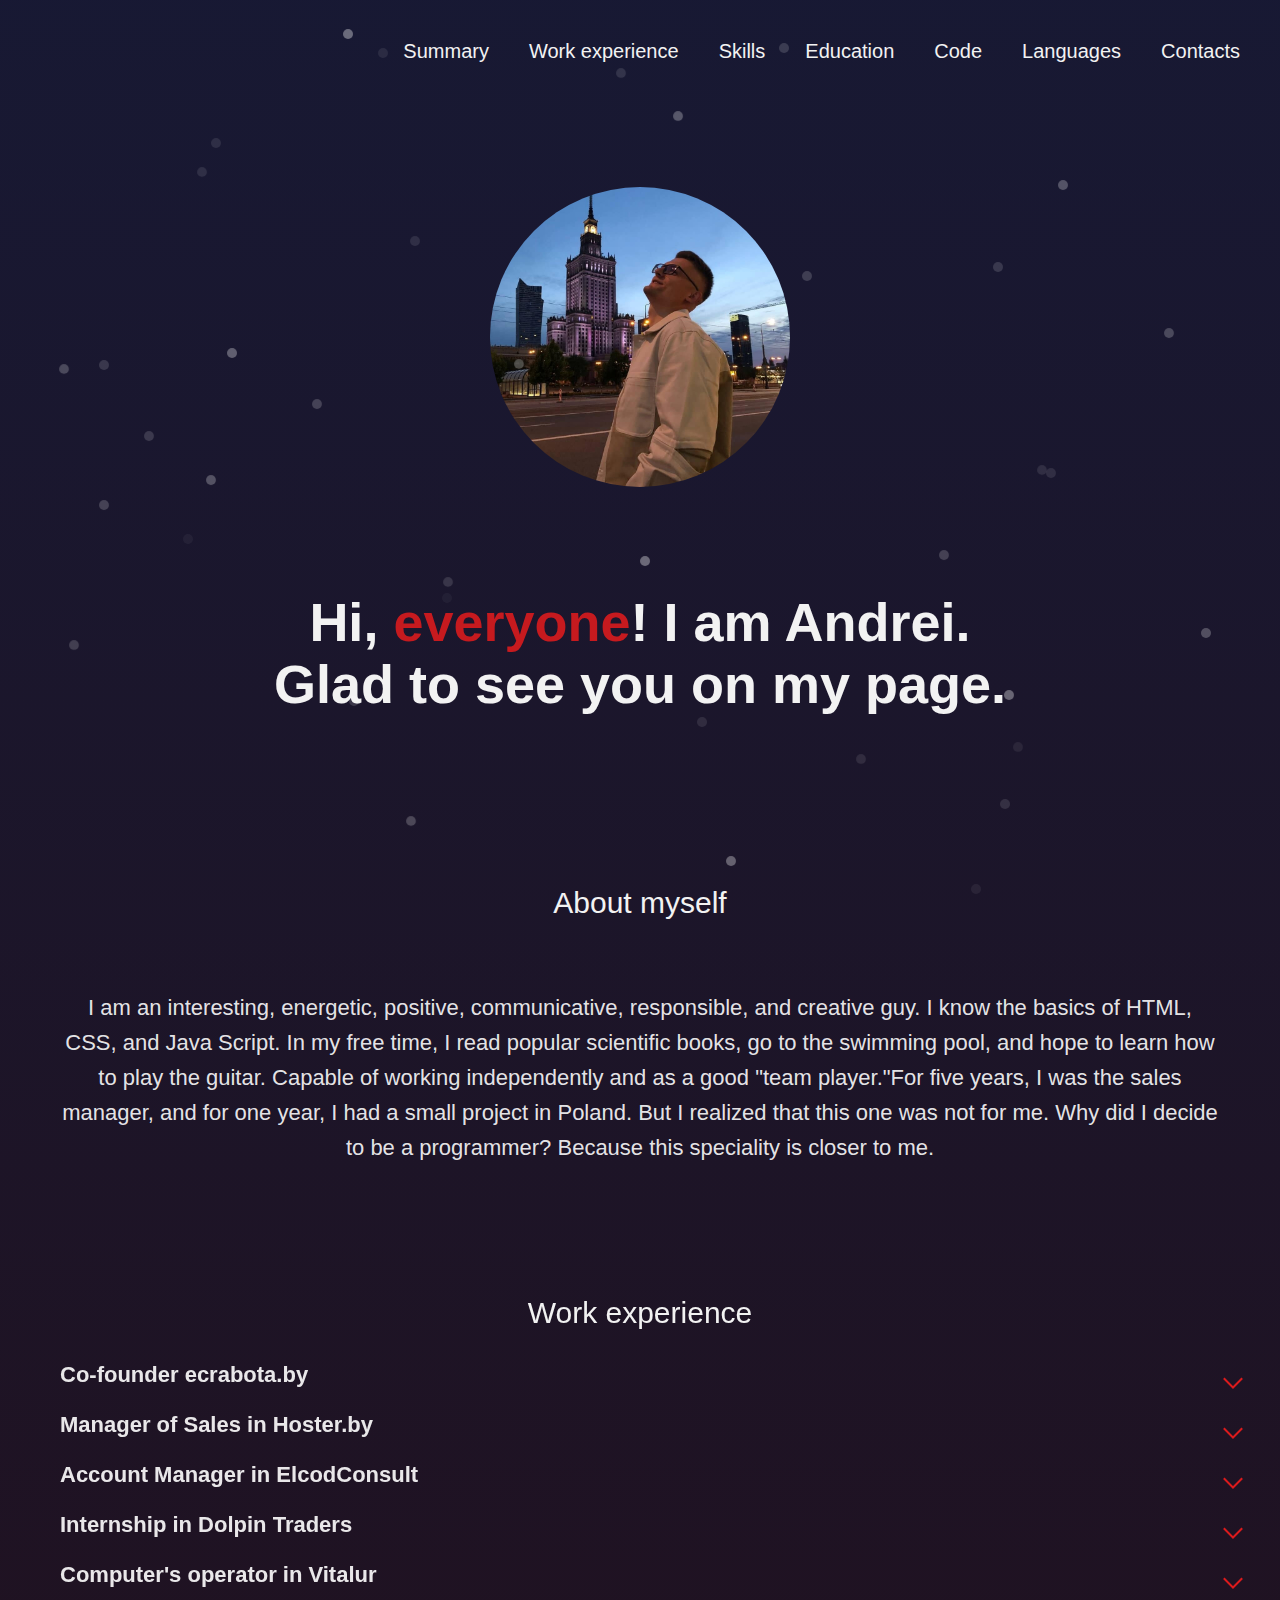
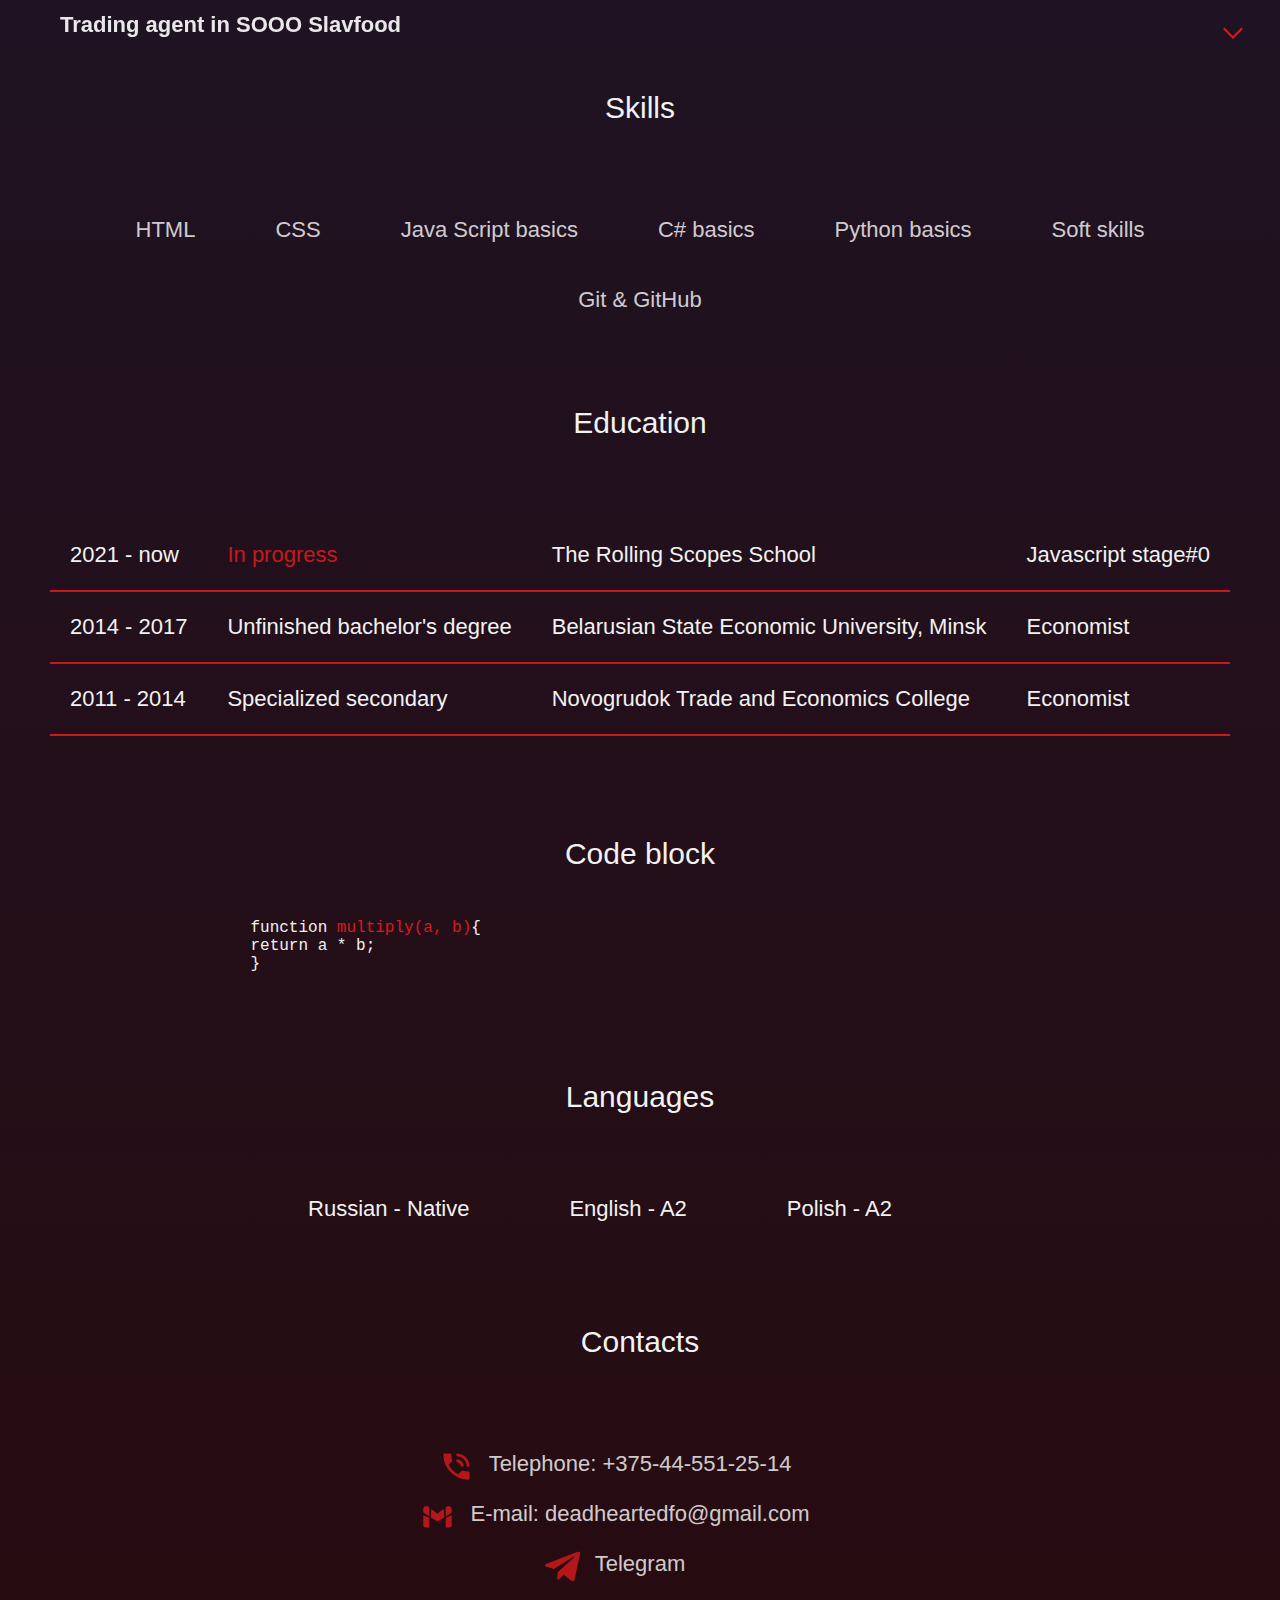
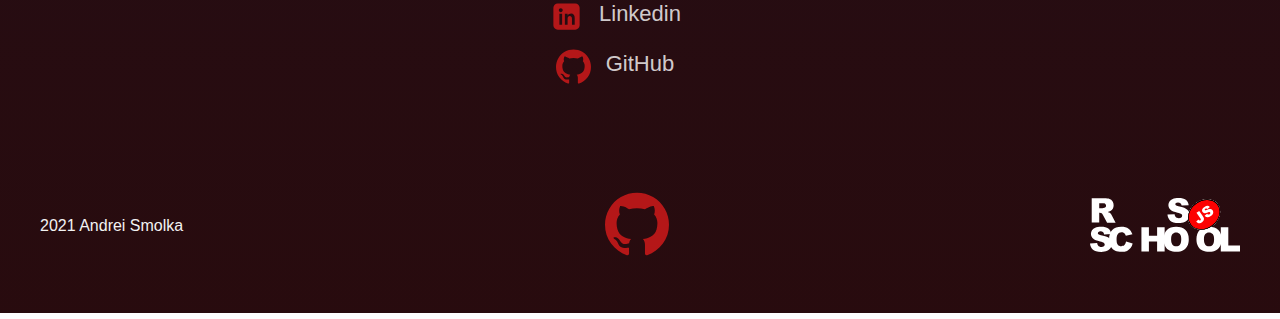
==== commit 7118aedb: "fix: fixed html" ====
--- a/index.html
+++ b/index.html
@@ -1,6 +1,5 @@
 <!DOCTYPE html>
 <html lang="en">
-<html>
     <head>
         <meta charset="UTF-8">
         <title>Andrei Smolka</title>
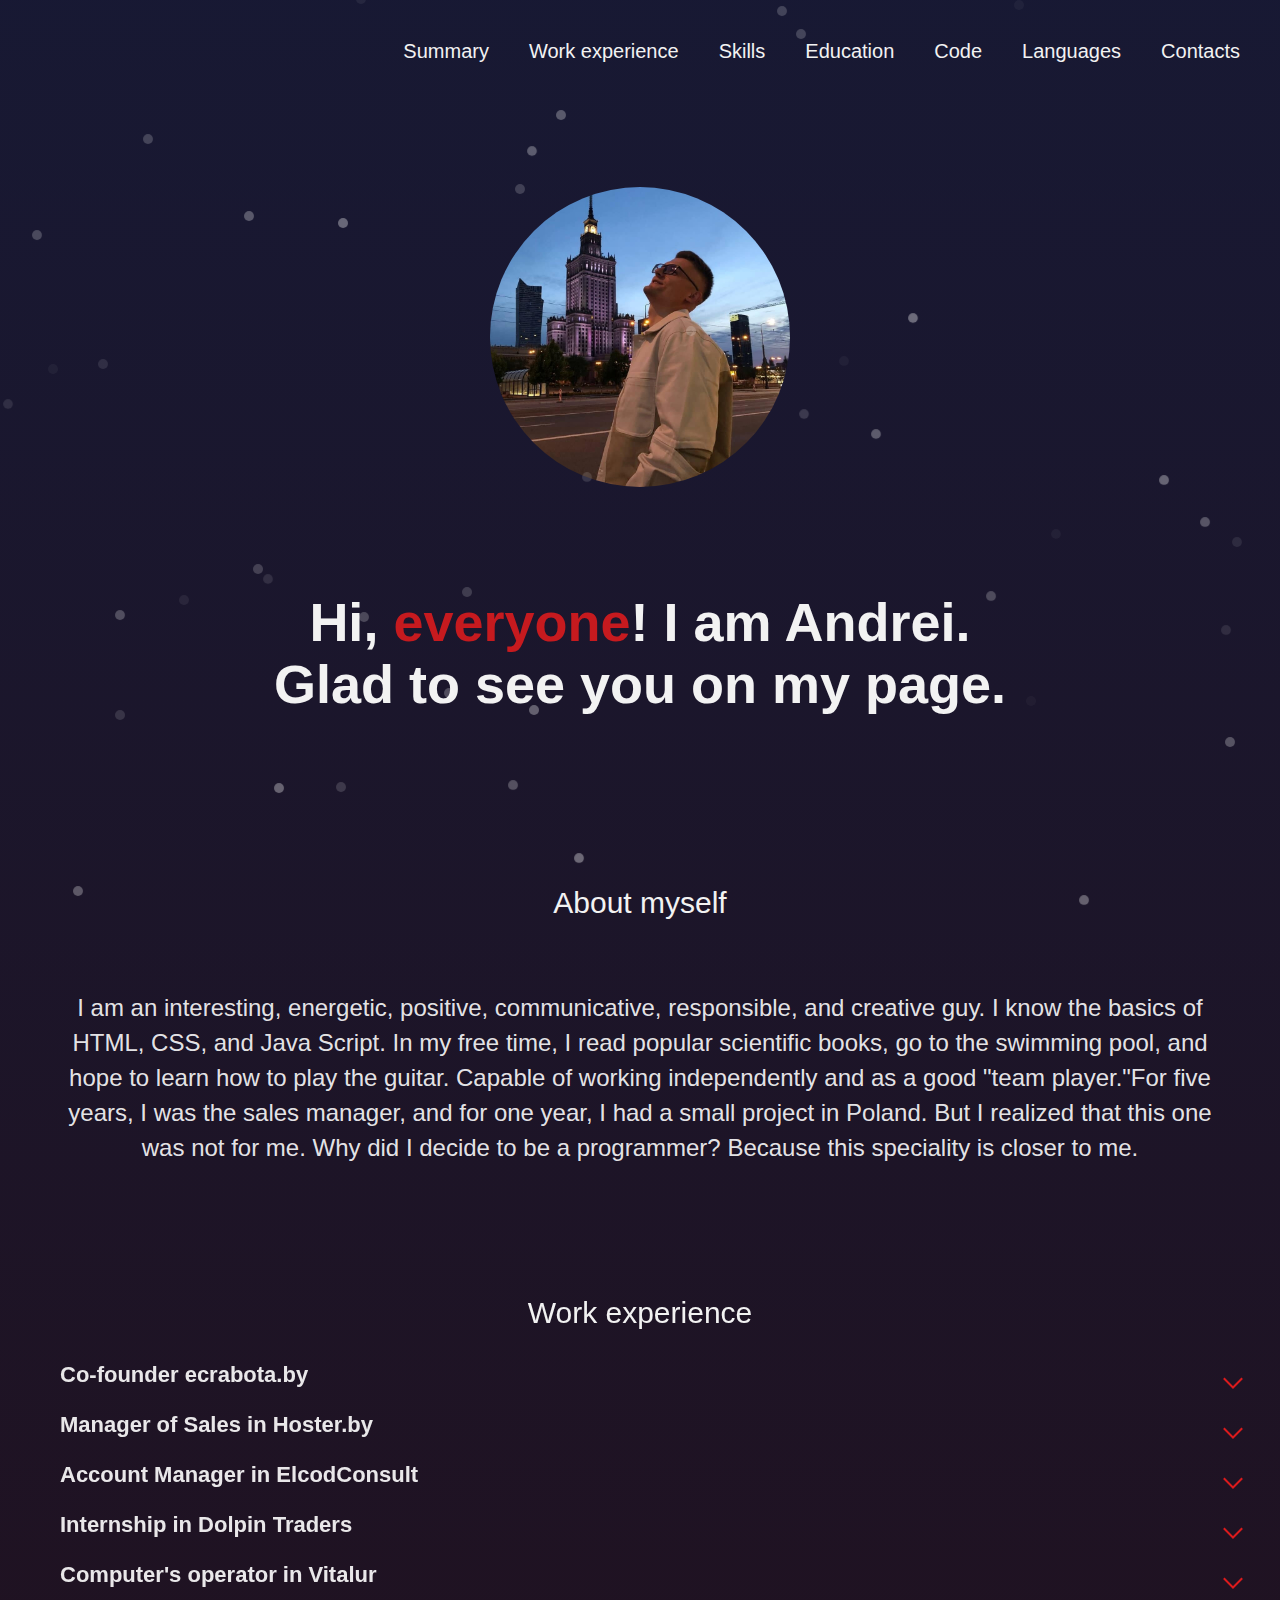
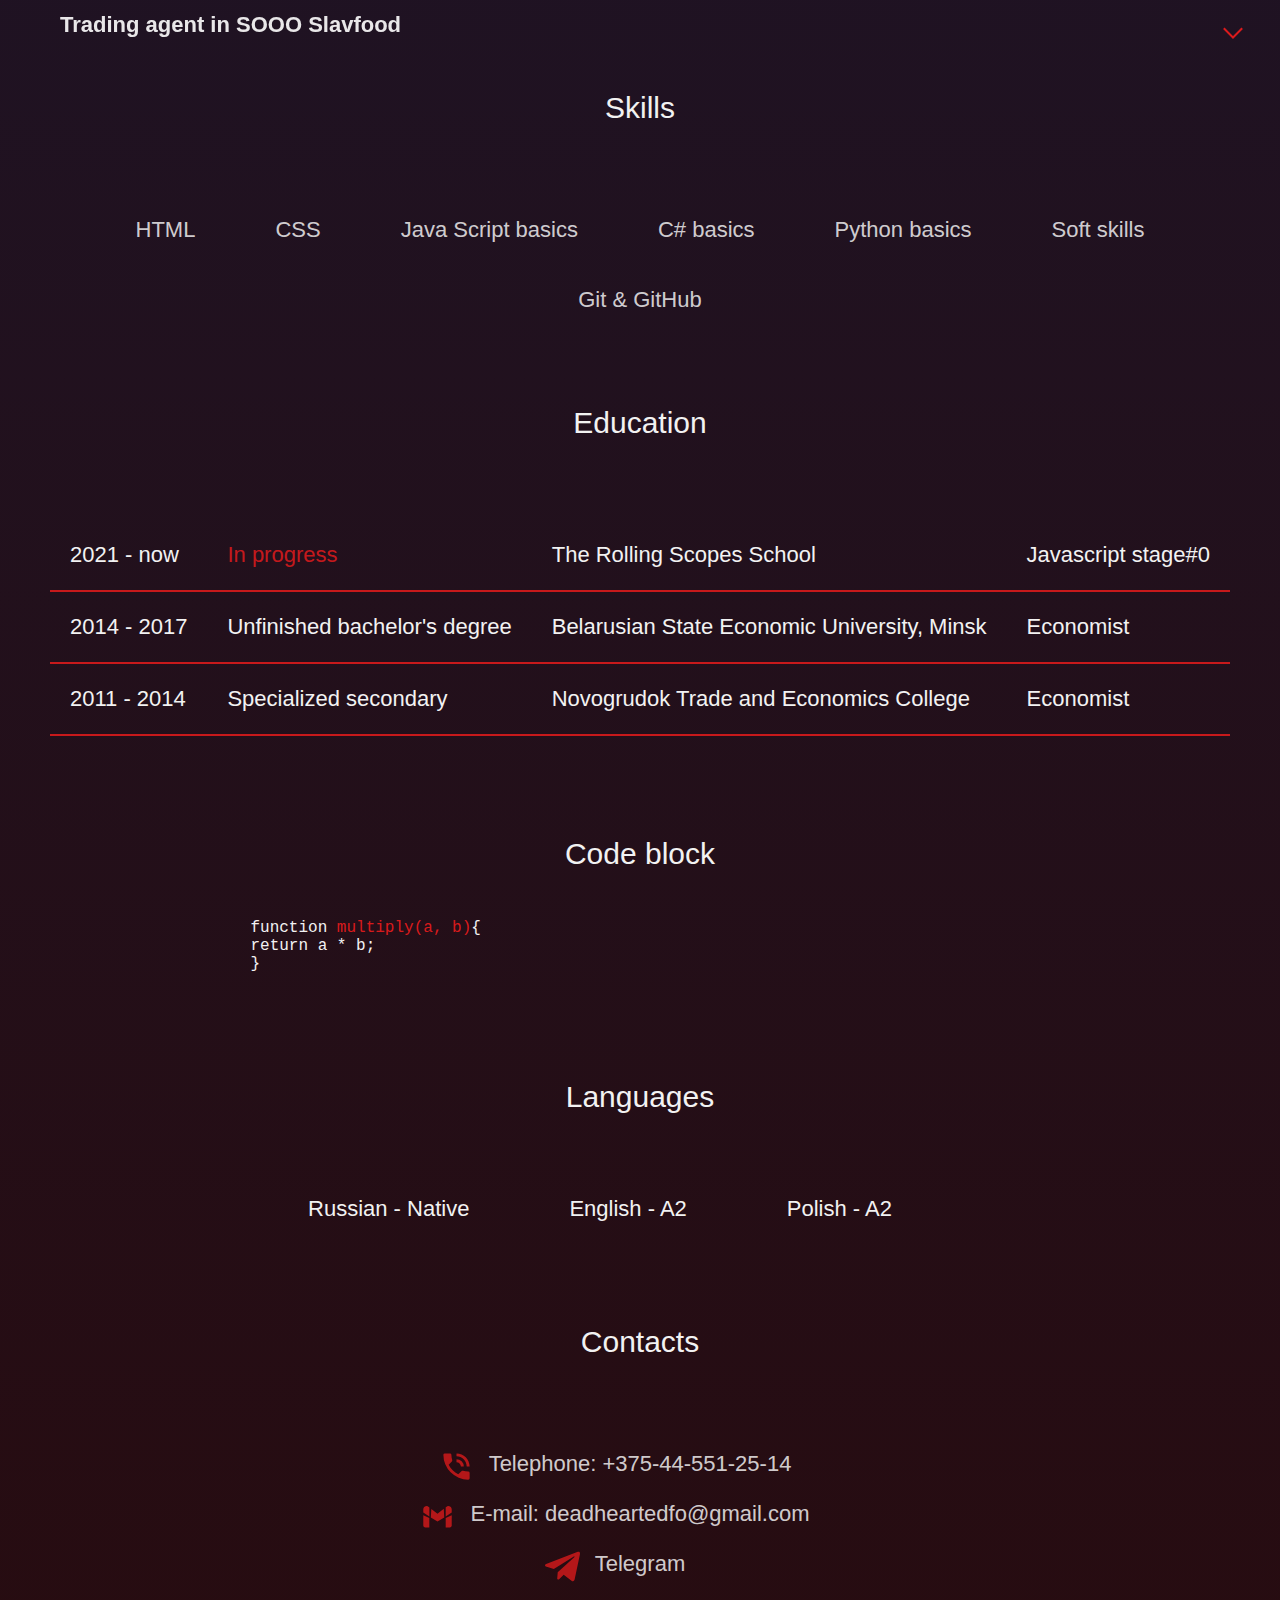
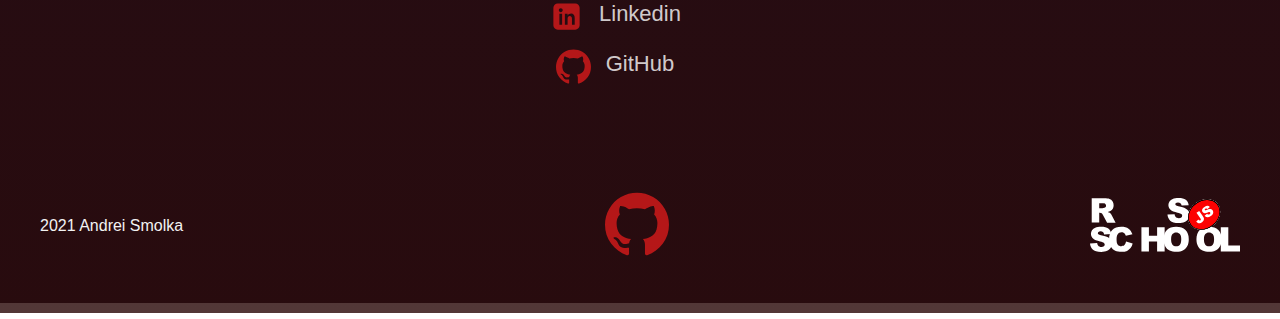
==== commit b294dd16: "fix: try fixed view for  small display" ====
--- a/index.html
+++ b/index.html
@@ -28,12 +28,14 @@
           </svg>
     </div>
 
+
     <div id="snowflakeContainer">
         <span class="snowflake"></span>
     </div>
     
 
     <div class="wrapper ">
+        
         
         <header class="header-page">
             <nav class="main-menu">
--- a/css/style.css
+++ b/css/style.css
@@ -53,12 +53,10 @@
 }
 
 body {
-    display: flex;
-    flex-direction: column;
-    justify-content: space-between;
     margin: 0px;
     padding: 0px;
     min-height: 100vh;
+    min-width: 300px;
     font-family: 'Roboto', sans-serif;
     font-size: 16px;
     background-color: rgba(20, 21, 48, 0.6);
@@ -152,15 +150,12 @@
     display: flex; 
     flex-direction: row;
     justify-content: flex-end;
-    
     margin: 20px;
     list-style: none;
-    
 }
 
 .main-menu-list {
     display: flex;
-
     list-style: none;
 }
 
@@ -248,7 +243,7 @@
     margin: 40px auto;
     text-align: center;
     font-family:'Roboto', sans-serif;
-    font-size: 22px;
+    font-size: 24px;
     line-height: 35px;
     color: rgba(255, 255, 255, 0.9);
 }
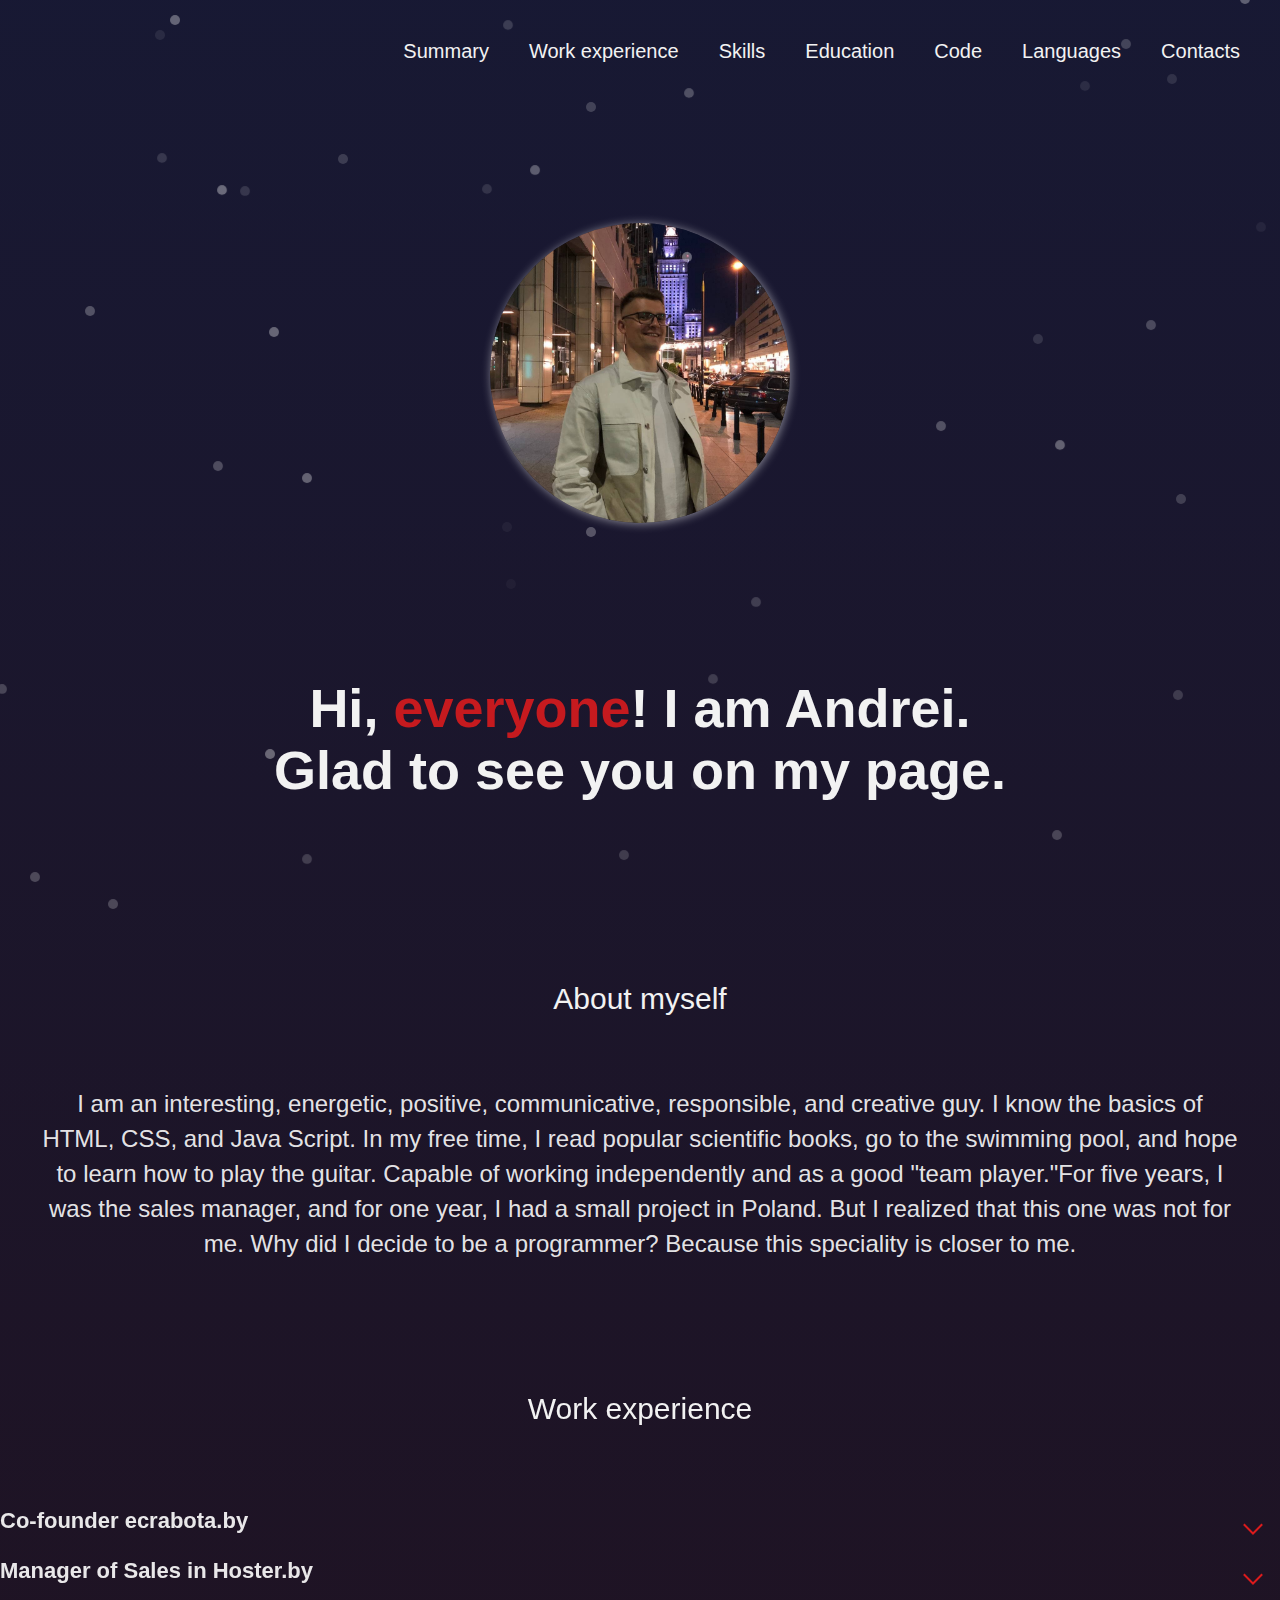
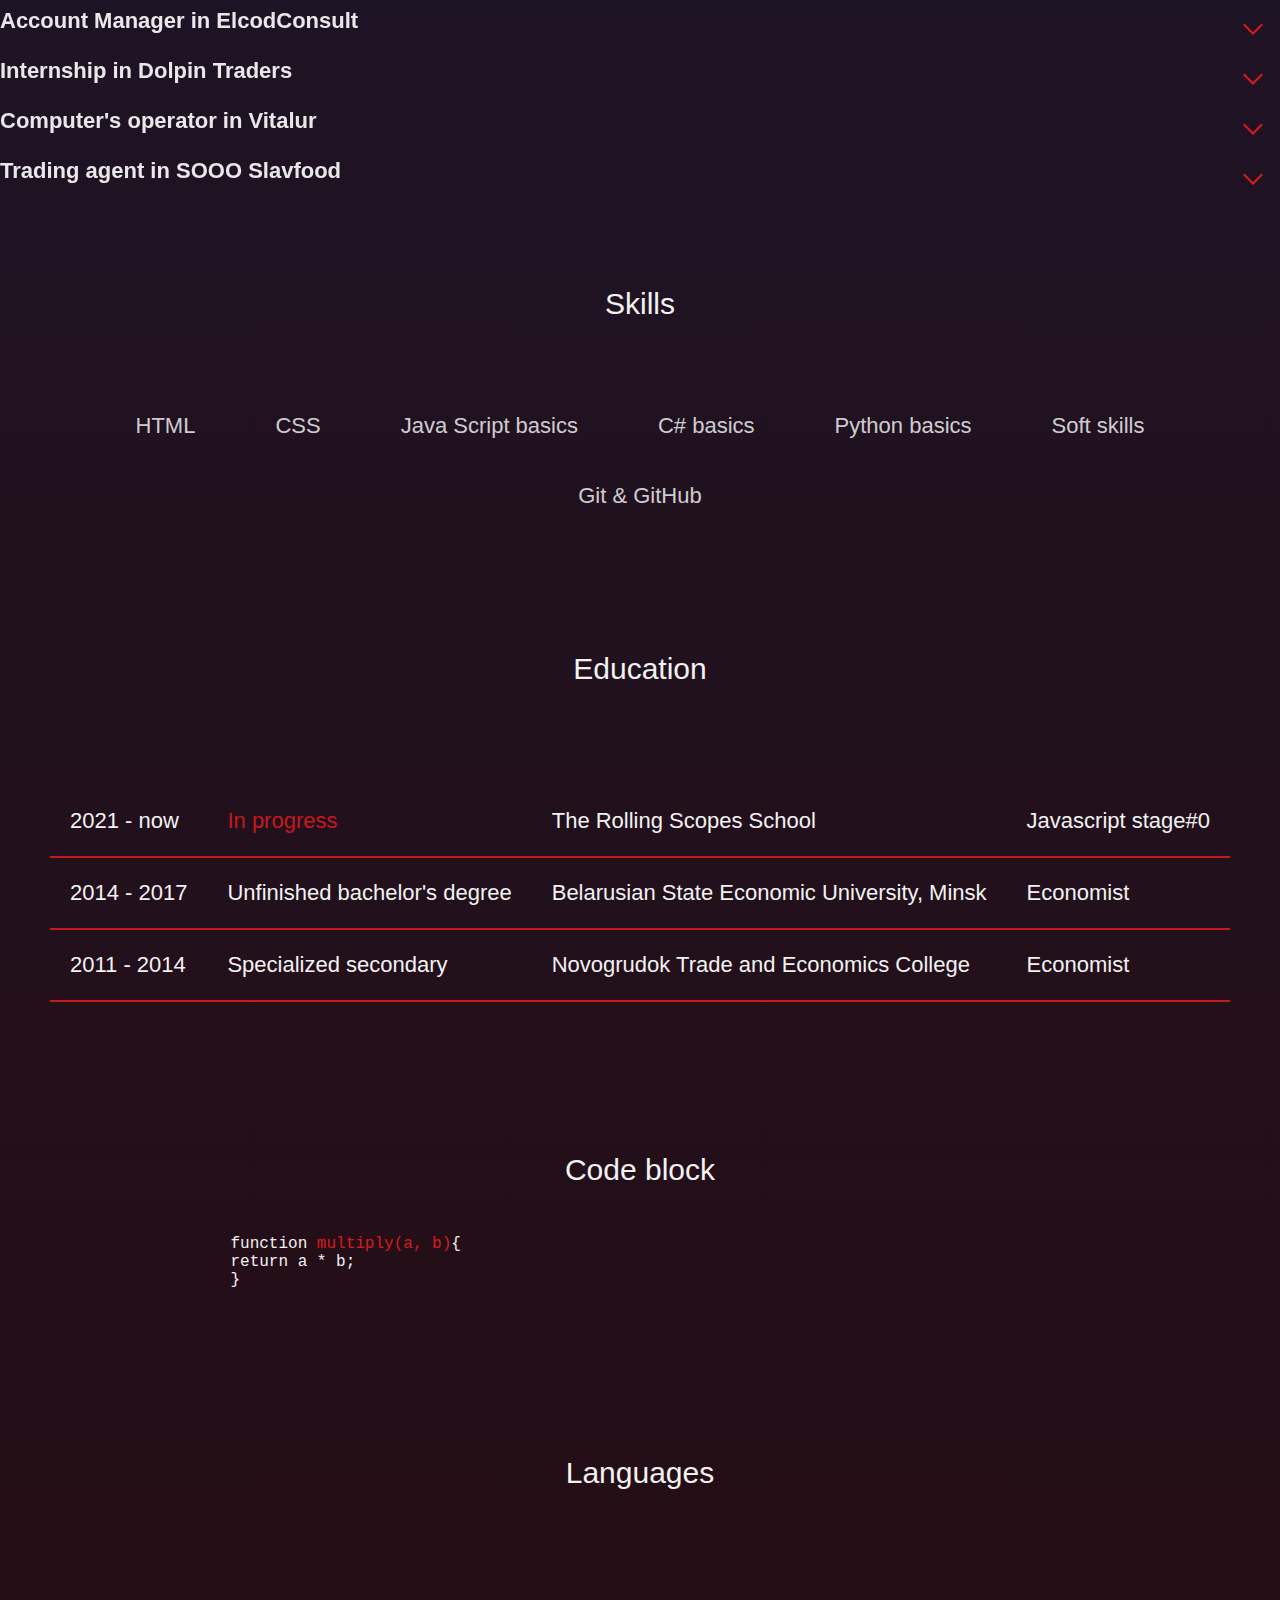
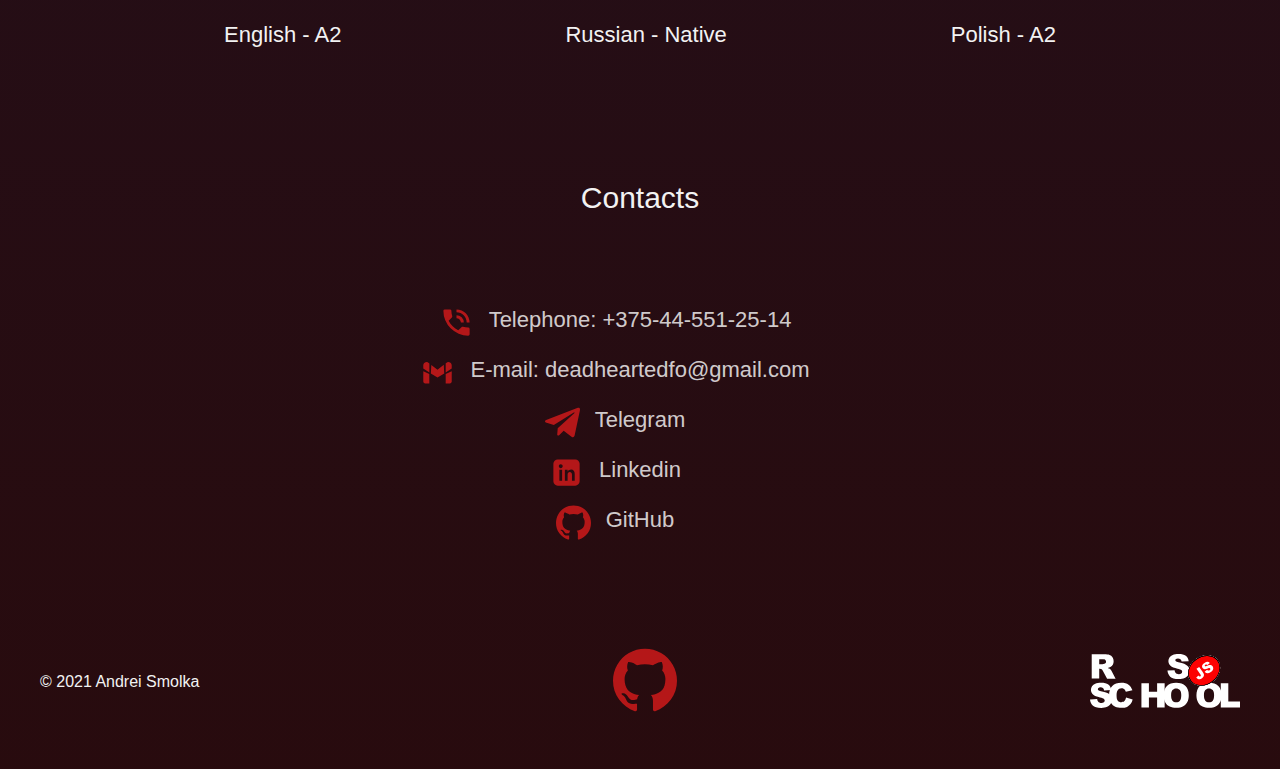
==== commit d42b8ee1: "fix: fixed small mistakes" ====
--- a/index.html
+++ b/index.html
@@ -259,8 +259,8 @@
             <section class="languages" id="languages">
                 <h2 class="head-two"><a class="body-links" href="#">Languages</a></h2>
                 <ul class="lang-list">
+                    <li>English - A2</li>
                     <li>Russian - Native</li>
-                    <li>English - A2</li>
                     <li>Polish - A2</li>
                 </ul>
 
@@ -271,11 +271,11 @@
                 <h2 class="head-two"><a class="body-links" href="#">Contacts</a></h2>
 
                 <ul class="contacts-list">
-                    <li><a href="tel:+375445512514" class="contact-link"><div class="contacts-icon"><img src="./assets/img/icons/phone.svg" alt="tel-icon"></div>Telephone: +375-44-551-25-14</a></li>
-                    <li><a href="mailto:deadheartedfo@gmail.com" class="contact-link"><div class="contacts-icon"><img src="./assets/img/icons/gmail.svg" alt="mail-icon"></div>E-mail: deadheartedfo@gmail.com</a></li>
-                    <li><a href="https://t.me/merry_santaa" class="contact-link"><div class="contacts-icon"><img src="./assets/img/icons/telegram.svg" alt="telegram-icon"></div>Telegram</a></li> 
-                    <li><a href="https://www.linkedin.com/in/andrey-smolko-81904b197/" class="contact-link"><div class="contacts-icon"><img src="./assets/img/icons/linkedin.svg" alt="linkedin-icon"></div>Linkedin</a></li>
-                    <li><a href="https://github.com/Miarur" class="contact-link"><div class="contacts-icon"><img src="./assets/img/icons/github.svg" alt="git-icon"></div>GitHub</a></li>
+                    <li><a href="tel:+375445512514" class="contact-link" target="_blank"><div class="contacts-icon"><img src="./assets/img/icons/phone.svg" alt="tel-icon"></div>Telephone: +375-44-551-25-14</a></li>
+                    <li><a href="mailto:deadheartedfo@gmail.com" class="contact-link" target="_blank"><div class="contacts-icon"><img src="./assets/img/icons/gmail.svg" alt="mail-icon"></div>E-mail: deadheartedfo@gmail.com</a></li>
+                    <li><a href="https://t.me/merry_santaa" class="contact-link" target="_blank"><div class="contacts-icon"><img src="./assets/img/icons/telegram.svg" alt="telegram-icon"></div>Telegram</a></li> 
+                    <li><a href="https://www.linkedin.com/in/andrey-smolko-81904b197/" class="contact-link" target="_blank"><div class="contacts-icon"><img src="./assets/img/icons/linkedin.svg" alt="linkedin-icon"></div>Linkedin</a></li>
+                    <li><a href="https://github.com/Miarur" class="contact-link"><div class="contacts-icon" target="_blank"><img src="./assets/img/icons/github.svg" alt="git-icon"></div>GitHub</a></li>
                 </ul>
             </section>
         </main>
@@ -284,7 +284,7 @@
         <footer class="footer-page">
 
             <div class="copyright">
-                <p>2021 Andrei Smolka</p>
+                <p>&copy; 2021 Andrei Smolka</p>
     
             </div>
     
--- a/css/style.css
+++ b/css/style.css
@@ -53,10 +53,13 @@
 }
 
 body {
+    display: flex;
+    flex-direction: column;
+    justify-content: space-between;
+    flex-wrap: wrap;
     margin: 0px;
     padding: 0px;
     min-height: 100vh;
-    min-width: 300px;
     font-family: 'Roboto', sans-serif;
     font-size: 16px;
     background-color: rgba(20, 21, 48, 0.6);
@@ -71,14 +74,12 @@
     padding: 30px 0px 50px 0px;
     font-size: 54px;
     font-weight: bold;
-    justify-content: center;
-    align-items: end;
-    text-align: center;  
+     
 }
 
 .head-two {
     line-height: 34px;
-    padding: 30px 0;
+    padding: 30px 0px;
     font-family: 'Roboto', sans-serif;
     font-size: 32px;
     text-align: center;
@@ -124,6 +125,7 @@
 .wrapper {
     margin: 0 auto;
     max-width: 1440px;
+    
 }
 
 
@@ -137,30 +139,33 @@
 /*  HEADER  */
 .header-page {
     display: flex;
-    flex-wrap: wrap;
     flex-direction: row;
+    flex-wrap: wrap;
     justify-content: end;
-    height: 13vh;
     background-color: rgb(20, 21, 48, 0);
-    
     
 }
 
 .main-menu {
     display: flex; 
     flex-direction: row;
+    flex-wrap: wrap;
     justify-content: flex-end;
     margin: 20px;
     list-style: none;
+    
 }
 
 .main-menu-list {
     display: flex;
+    flex-wrap: wrap;
     list-style: none;
+    
 }
 
 .main-menu li {
     padding: 20px;
+    
 }
 
 .main-menu .menu-link {
@@ -171,6 +176,7 @@
     font-size: 20px;
     color: #f2f2f2;
     text-decoration: none;
+    
 }
 
 .menu-link:hover::before {
@@ -200,32 +206,44 @@
 .container-avatar {
     display: flex;
     flex-direction: column;
+    flex-wrap: wrap;
     align-items: center; 
     margin: 0px;
     padding: 0px;
+    
 }
 
 .header-title{
-    align-content: center;
-    margin-bottom: 40px;
+    margin: 40px auto 40px auto;
+    padding: 10px;
+    text-align: center;
+    
 }
 
 .header-span {
-    color: rgb(241, 28, 28, 0.8);
+    color: rgba(241, 28, 28, 0.8);
+    
 }
 
 
 .avatar {
-    margin-top: 50px;
+    margin-top: 100px;
     margin-bottom: 50px;
-    padding: 20px;
-    text-align: right;
+    padding: 20px; 
 }
 
 .avatar-img {
     width: 300px;
     height: 300px;
+    object-fit: cover;
     border-radius: 50%;
+    box-shadow:  1px 1px 10px rgba(255, 255, 255, 0.5);
+    transition: 0.5s transform;
+}
+
+.avatar-img:hover {
+    transition: 0.5s transform;
+    transform: scale(1.3);
 }
 
 
@@ -235,7 +253,8 @@
 .about-me {
     margin-top: 50px;
     margin-bottom: 60px;
-    padding: 0px 20px 0px 20px;
+    padding: 0px;
+    
 }
 
 .about-me p{
@@ -246,6 +265,7 @@
     font-size: 24px;
     line-height: 35px;
     color: rgba(255, 255, 255, 0.9);
+    
 }
 
 
@@ -255,8 +275,9 @@
 
 /* SKILLS */
 .skills {
-    margin: 0px;
-    padding: 0px;
+    margin: 50px 0px 50px 0px;
+    padding: 0px;
+    
     
 }
 
@@ -347,18 +368,23 @@
 
 /* EDUCATION */
 .education {
-    margin: 0px;
-    padding: 0px;
+    display: flex;
+    flex-direction: column;
+    flex-wrap: wrap;
+    margin: 0px;
+    padding: 0px;
+    
 }
 
 .table-edu {
-    margin: 50px auto 50px auto;
+    margin: 70px auto 70px auto;
     border-collapse: collapse;
     padding: 10px;
     font-family: 'Roboto', sans-serif;
     font-size: 22px;
     font-weight: 400;
     line-height: 30px;
+    
 }
 
 .table-string {
@@ -378,7 +404,8 @@
 
 /* CODE BLOCK */
 .code-block {
-    padding: 20px;
+    padding: 0px;
+    margin: 50px 0px 100px 0px;
 }
 
 .code-pre {
@@ -397,27 +424,33 @@
 
 /* LANGUAGES */
 .languages {
-    padding: 20px;
+    padding: 0px;
+    margin: 0px;
+    
+    
 }
 
 .lang-list {
     display: flex;
     flex-direction: row;
     flex-wrap: wrap;
+    align-items: center;
     align-content: center;
-    justify-content: center;
-    margin: 20px 20px 20px 40px;
+    justify-content: space-evenly;
     font-family: 'Roboto', sans-serif;
     font-size: 22px;
     font-weight: normal;
     line-height: 30px;
     list-style: none;
+    text-align: center;
+    
+    
 }
 
 .lang-list li {
-    margin-right: 100px;
-    margin-top: 30px;
-    margin-bottom: 30px;
+    margin-top: 100px;
+    margin-bottom: 100px;
+    
 }
 
 
@@ -433,6 +466,7 @@
     flex-direction: column;
     position: relative;
     align-items: center;
+    align-self: center;
     justify-content: center;
     list-style: none;
     margin: 50px auto 50px auto;
@@ -445,8 +479,8 @@
     font-weight: normal;
     line-height: 30px;
     padding: 10px 40px 10px 40px;
-    
-    
+
+
 }
 
 .contact-link {
--- a/css/drop-down-block.css
+++ b/css/drop-down-block.css
@@ -1,28 +1,37 @@
 * {
-    margin: 0;
-    padding: 0;
+    margin: 0px;
+    padding: 0px;
     box-sizing: border-box;
 }
   
 .drop-box {
+    margin: 0 auto;
+    max-width: 1440px;
     transform: translateZ(0); 
     background: rgb(20, 21, 48,);
-    padding: 0px 20px 0px 20px;
+    padding: 0px;
+    margin: 0px;
+}
+
+.drop-box .head-two {
+    margin-bottom: 50px;
 }
 
 .drop-box > .label-title {
     display: block;
     position: relative;
+    padding: 30px auto 30px auto;
+    margin: 0px;
     height: 50px;
-    line-height: 50px;
-    padding: 0 40px;
     background: rgb(20, 21, 48,);
     cursor: pointer;
     font-family:'Roboto', sans-serif;
     font-size: 22px;
     line-height: 30px;
     font-weight: 600;
+    text-align: left;
     color: rgba(255, 255, 255, 0.9);
+    
 }
 
 
@@ -31,10 +40,12 @@
     display: none;
     position: absolute;
     opacity: 0;
+       
 }
 
 
 .drop-list {
+    
     margin: 10px;
     line-height: 20px;
     padding: 10px 0px 10px 150px;
@@ -99,7 +110,7 @@
 }
 
 .drop-box:nth-of-type(3) > .drop-box-block:checked ~ section {
-    height: 700px;
+    height: 500px;
 }
 
 .drop-box:nth-of-type(4) > .drop-box-block:checked ~ section {
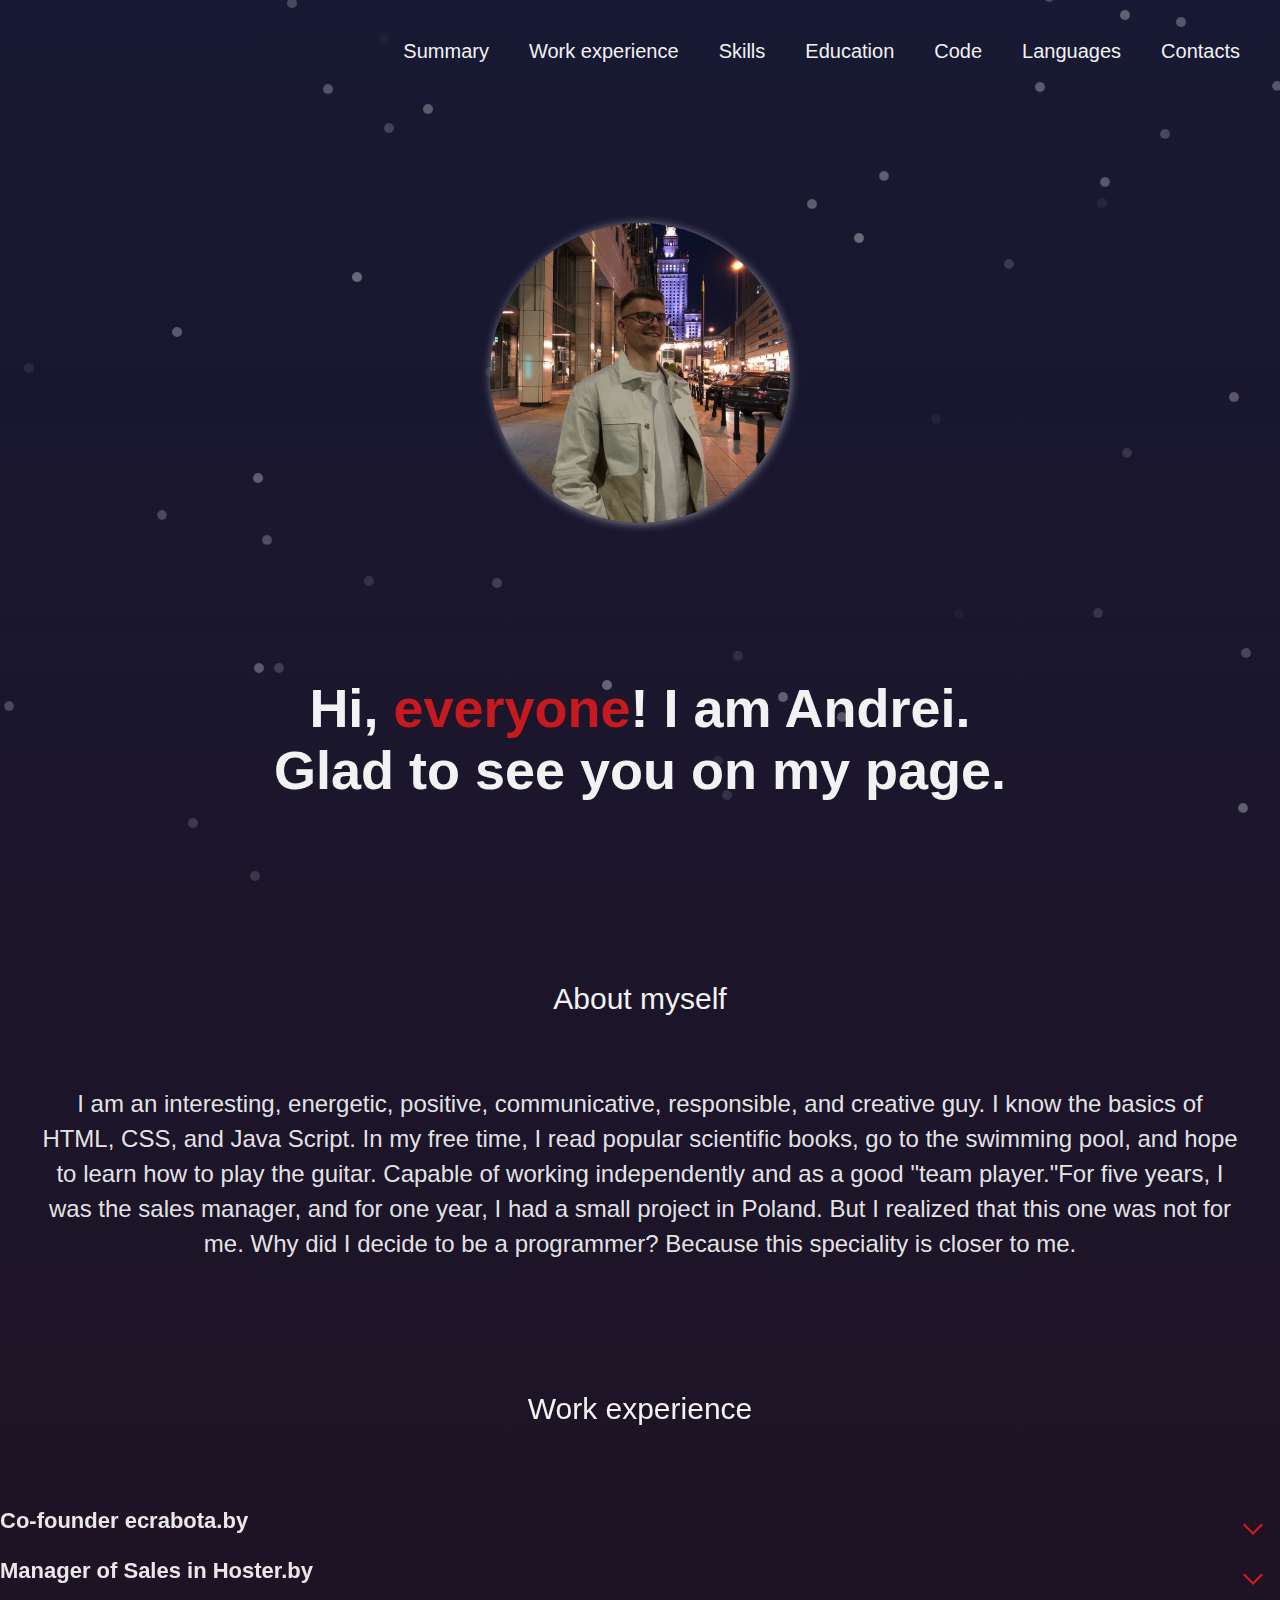
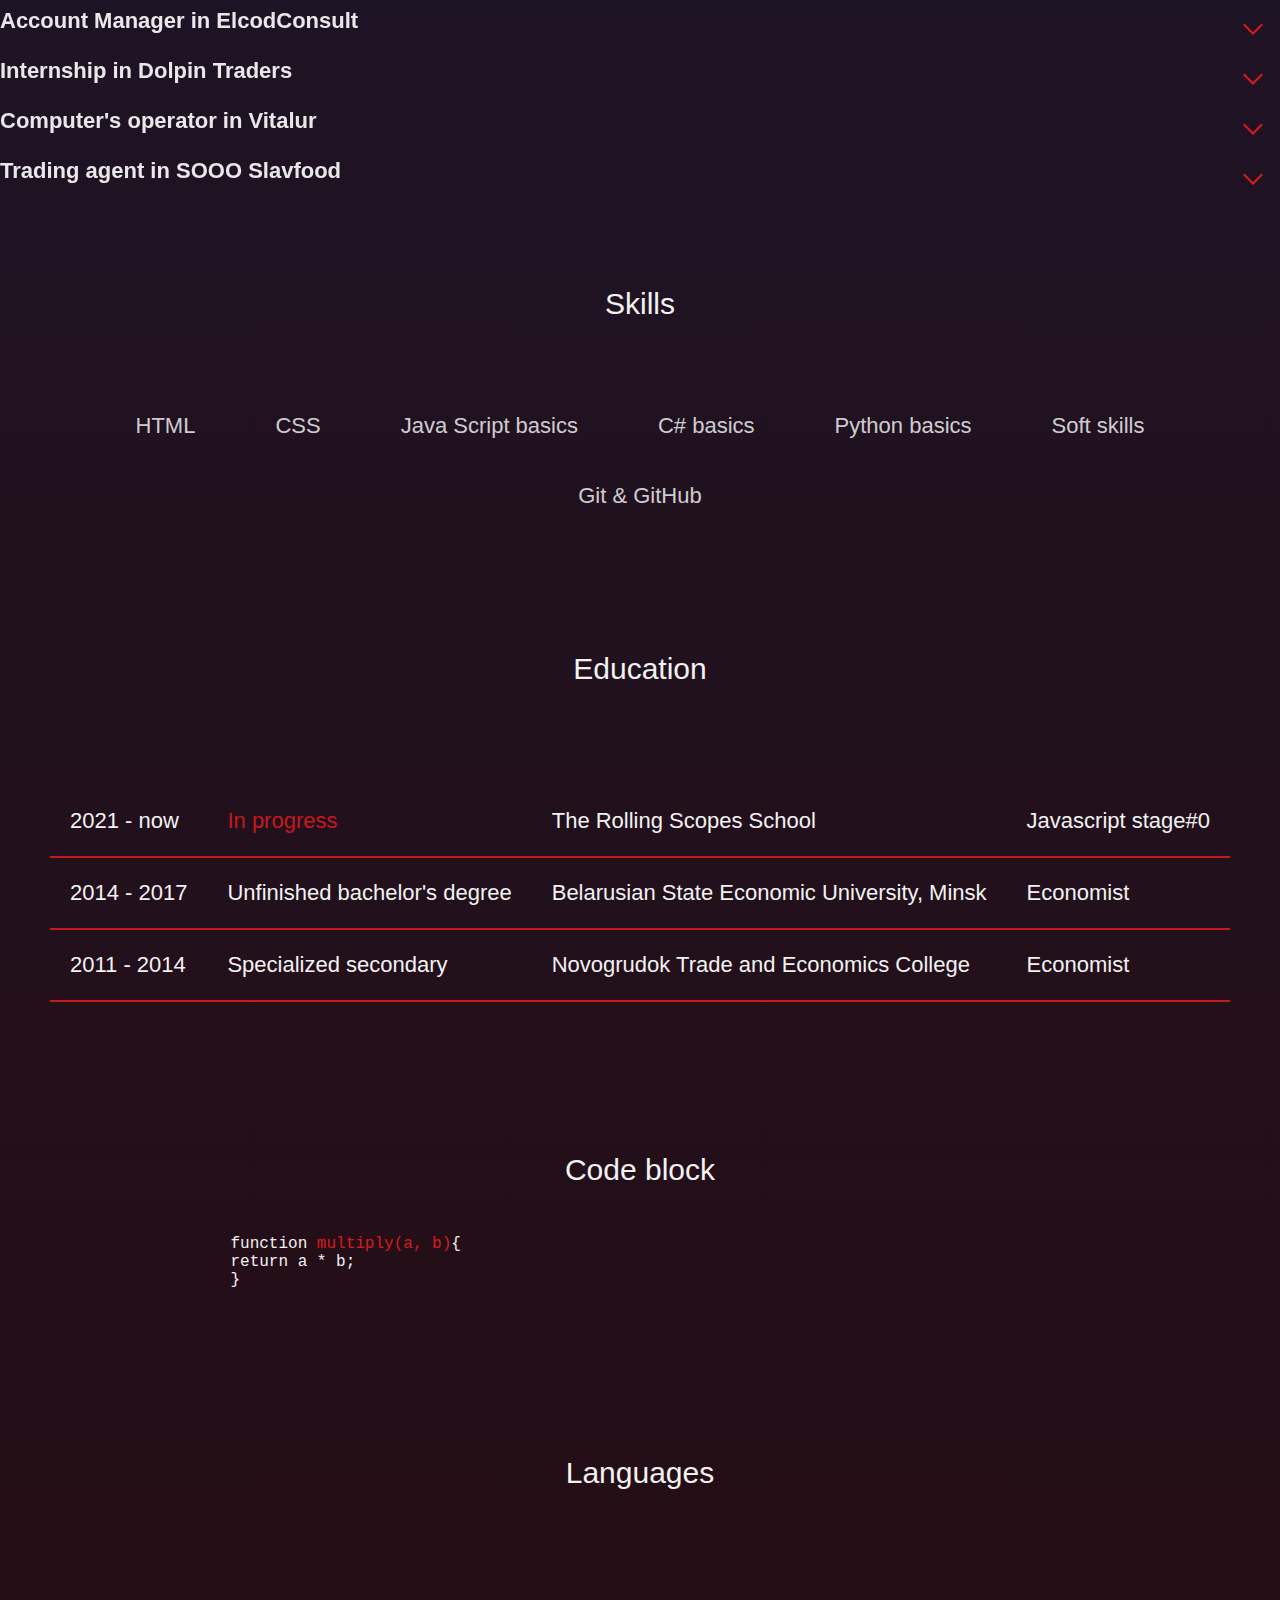
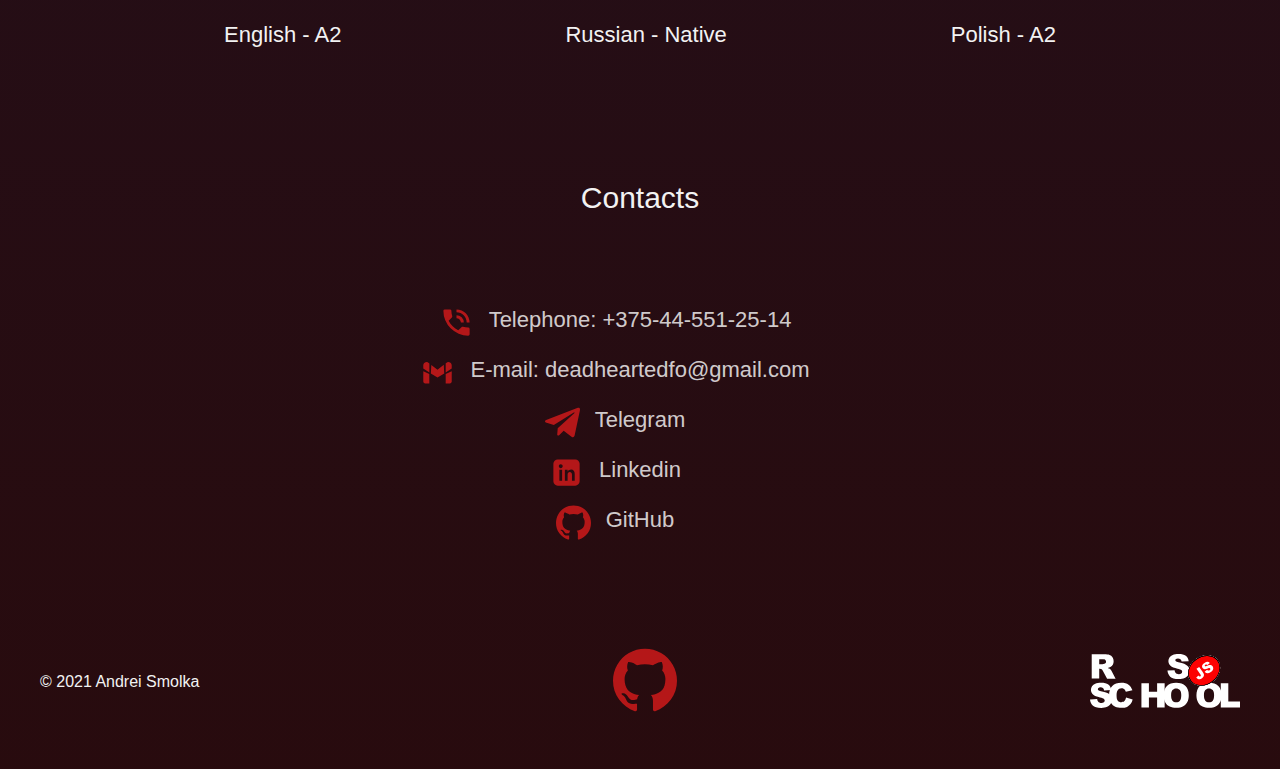
==== commit 99fc03e9: "fix: validation error" ====
--- a/index.html
+++ b/index.html
@@ -275,7 +275,7 @@
                     <li><a href="mailto:deadheartedfo@gmail.com" class="contact-link" target="_blank"><div class="contacts-icon"><img src="./assets/img/icons/gmail.svg" alt="mail-icon"></div>E-mail: deadheartedfo@gmail.com</a></li>
                     <li><a href="https://t.me/merry_santaa" class="contact-link" target="_blank"><div class="contacts-icon"><img src="./assets/img/icons/telegram.svg" alt="telegram-icon"></div>Telegram</a></li> 
                     <li><a href="https://www.linkedin.com/in/andrey-smolko-81904b197/" class="contact-link" target="_blank"><div class="contacts-icon"><img src="./assets/img/icons/linkedin.svg" alt="linkedin-icon"></div>Linkedin</a></li>
-                    <li><a href="https://github.com/Miarur" class="contact-link"><div class="contacts-icon" target="_blank"><img src="./assets/img/icons/github.svg" alt="git-icon"></div>GitHub</a></li>
+                    <li><a href="https://github.com/Miarur" class="contact-link" target="_blank"><div class="contacts-icon"><img src="./assets/img/icons/github.svg" alt="git-icon"></div>GitHub</a></li>
                 </ul>
             </section>
         </main>
